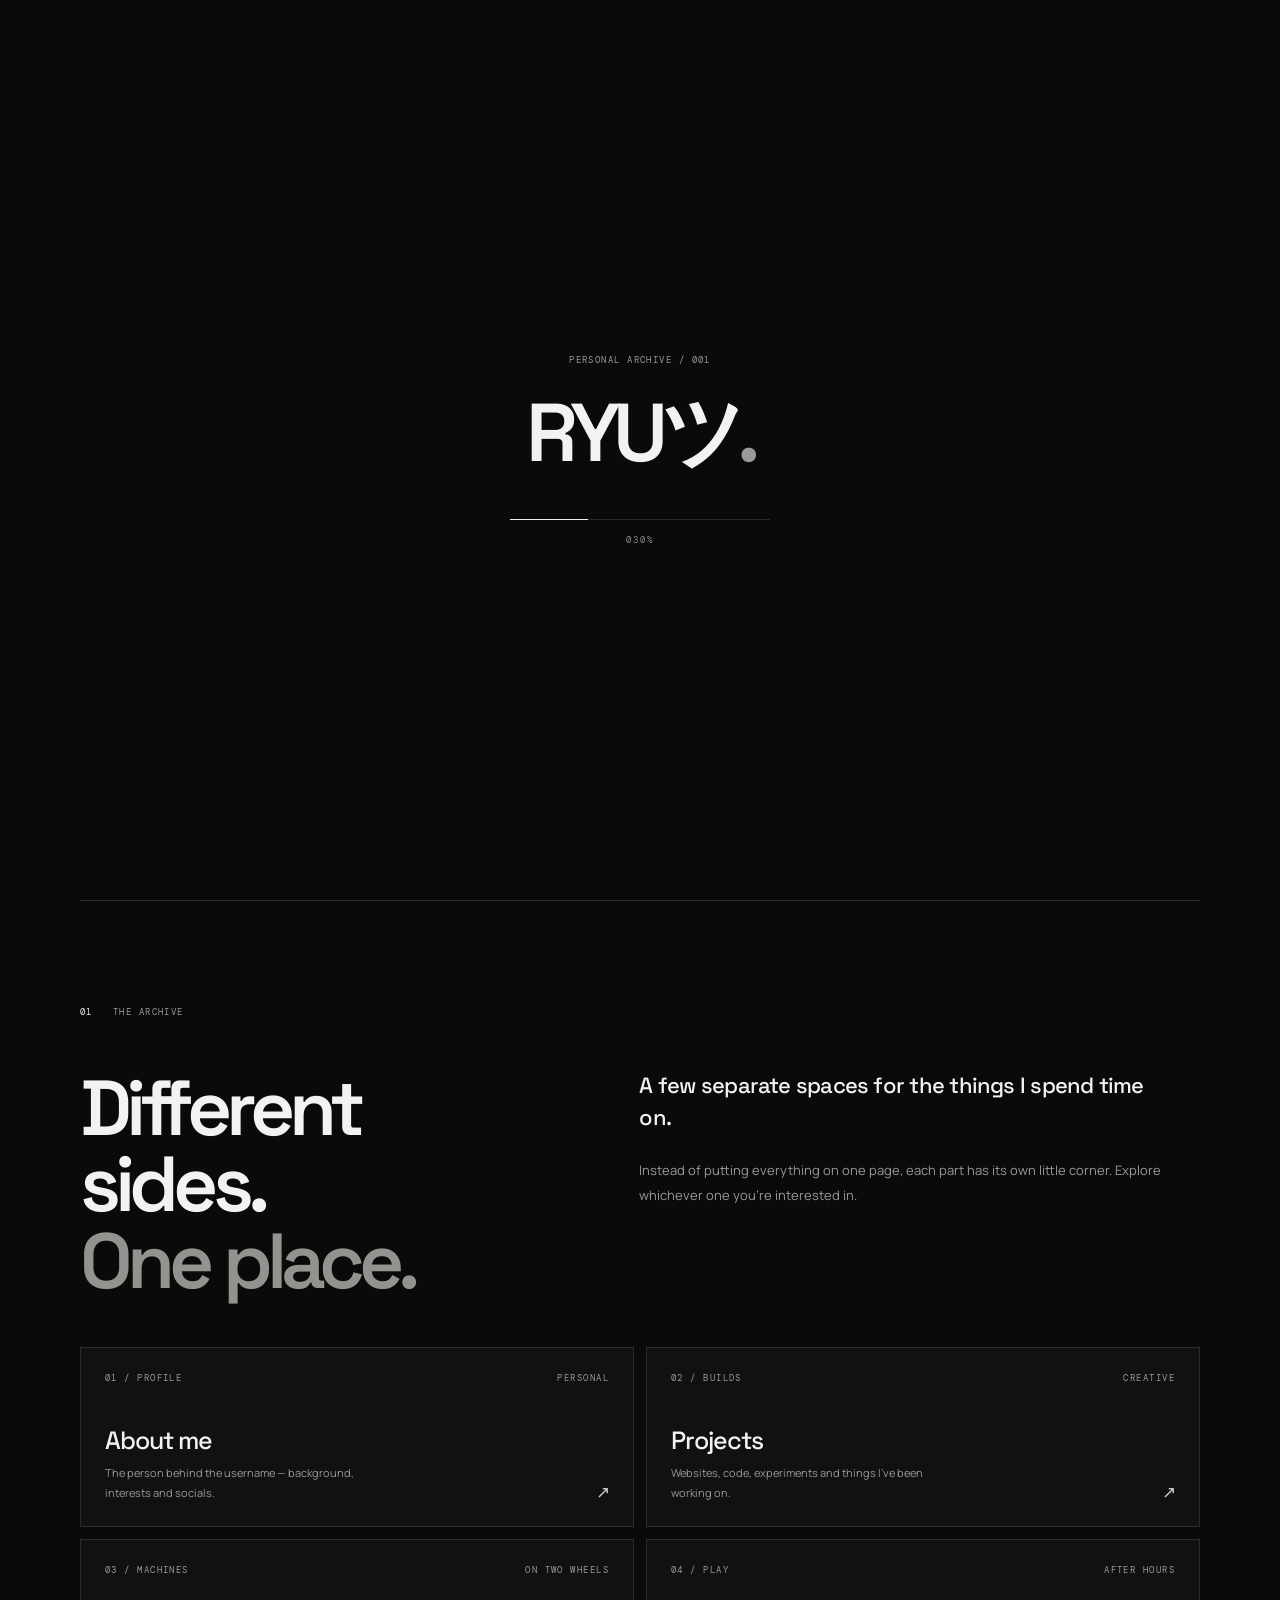
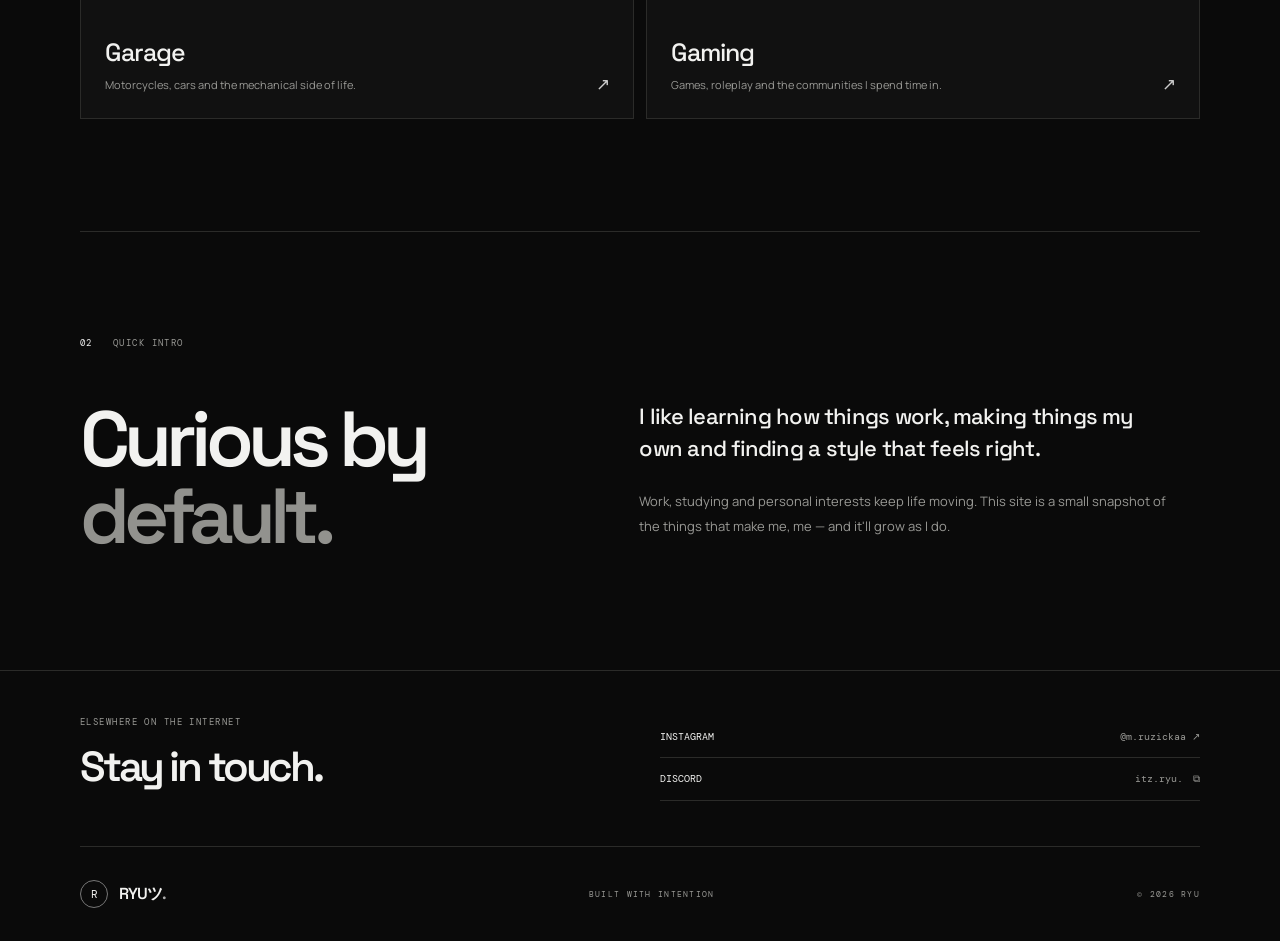
==== index.html @ 7432a8f9 "Apply full RYUツ brand identity" ====
<!doctype html><html lang="en"><head><meta charset="utf-8"><meta name="viewport" content="width=device-width,initial-scale=1"><meta name="theme-color" content="#0a0a0a"><title>Home — RYUツ</title><meta name="description" content="Home — part of the RYUツ personal website network."><link rel="preconnect" href="https://fonts.googleapis.com"><link rel="preconnect" href="https://fonts.gstatic.com" crossorigin><link href="https://fonts.googleapis.com/css2?family=DM+Mono:wght@400;500&family=Manrope:wght@400;500;600;700&family=Space+Grotesk:wght@400;500;600;700&display=swap" rel="stylesheet"><style>
:root{color-scheme:dark;--bg:#0a0a0a;--panel:#111;--text:#f2f2f0;--muted:#999995;--line:#2b2b29;--mono:'DM Mono',monospace;--display:'Space Grotesk',sans-serif;--body:'Manrope',sans-serif}
*{box-sizing:border-box;margin:0;padding:0}html{scroll-behavior:smooth;scroll-padding-top:90px}body{background:var(--bg);color:var(--text);font-family:var(--body);-webkit-font-smoothing:antialiased;overflow-x:hidden}a{color:inherit;text-decoration:none}button{font:inherit;color:inherit}::selection{background:#eee;color:#090909}
.wrap{width:min(1120px,calc(100% - 56px));margin:auto}.site-header{height:82px;padding:0 max(28px,calc((100vw - 1120px)/2));display:flex;align-items:center;justify-content:space-between;border-bottom:1px solid var(--line);position:sticky;top:0;z-index:20;background:rgba(10,10,10,.91);backdrop-filter:blur(16px)}
.brand{display:flex;align-items:center;gap:11px;font:600 18px var(--display);letter-spacing:-.06em}.brand-mark{width:28px;height:28px;display:grid;place-items:center;border:1px solid #777;border-radius:50%;font:11px var(--mono)}.brand-dot{color:#aaa}
.nav{display:flex;align-items:center;gap:25px}.nav a,.nav-cta{font:10px var(--mono);letter-spacing:.12em;color:var(--muted);transition:color .2s}.nav a:hover,.nav a.active,.nav-cta:hover{color:var(--text)}.nav a.active:after{content:"";display:block;height:1px;background:#eee;margin-top:7px}.nav-cta{border:1px solid #444;padding:11px 14px;color:var(--text)}.nav-cta span{margin-left:8px;color:#aaa}
.eyebrow,.section-index,.meta,.portrait-label,.portrait-bottom,.scroll-cue,.site-footer>span,.card-index,.spec-label{font:9px var(--mono);letter-spacing:.16em;color:var(--muted)}.eyebrow{display:flex;align-items:center;gap:10px}.dot{width:6px;height:6px;border-radius:50%;background:#ddd;display:inline-block}
.hero{min-height:calc(100vh - 82px);display:grid;grid-template-columns:1.05fr .95fr;align-items:center;position:relative;padding:62px 0 105px}.hero h1{font:600 clamp(68px,9vw,120px)/.92 var(--display);letter-spacing:-.09em;margin:34px 0 26px}.hero h1 span{color:#92928e}.hero-lead{max-width:455px;color:#aaa;font-size:15px;line-height:1.9}.hero-actions{display:flex;align-items:center;gap:26px;margin-top:34px}.button{display:inline-flex;align-items:center;gap:22px;padding:15px 18px;font:10px var(--mono);letter-spacing:.08em;text-transform:uppercase}.button-primary{background:#eee;color:#090909;transition:background .2s,transform .2s}.button-primary:hover{background:#fff;transform:translateY(-2px)}.text-link{font:10px var(--mono);color:#ccc}.text-link:hover{color:#fff}.meta{display:flex;gap:13px;margin-top:63px;font-size:8px}.meta span:nth-child(2){color:#eee}
.hero-visual{height:500px;position:relative;display:grid;place-items:center}.portrait-frame{width:min(335px,72%);height:410px;position:relative;z-index:2;border:1px solid #555;padding:9px;background:#111;transform:rotate(1.5deg)}.portrait-frame img{width:100%;height:100%;object-fit:cover;filter:grayscale(1);opacity:.9}.portrait-label{position:absolute;top:22px;left:22px;z-index:3;color:#fff}.portrait-bottom{position:absolute;bottom:20px;left:22px;right:22px;z-index:3;display:flex;justify-content:space-between;color:#ddd;font-size:8px}.orbit{position:absolute;border:1px solid #30302d;border-radius:50%;transform:rotate(-24deg)}.orbit.one{width:455px;height:245px}.orbit.two{width:500px;height:320px;transform:rotate(34deg);border-color:#20201e}.cross{position:absolute;color:#aaa;font:18px var(--mono)}.cross.a{top:45px;right:9%}.cross.b{bottom:56px;left:7%}.scroll-cue{position:absolute;bottom:30px;left:0;display:flex;align-items:center;gap:12px;font-size:8px}.scroll-cue span{width:32px;height:1px;background:#ddd}
.section{padding:105px 0 112px;border-top:1px solid var(--line)}.section-index{display:flex;gap:20px;margin-bottom:52px}.section-index span:first-child{color:#eee}.section-grid{display:grid;grid-template-columns:.9fr 1.1fr;gap:9%}h2{font:600 clamp(45px,6.2vw,78px)/.98 var(--display);letter-spacing:-.075em}h2 em{font-style:normal;color:#92928e}.section-copy{max-width:540px}.section-copy p{color:var(--muted);font-size:13px;line-height:1.95;margin-bottom:18px}.section-copy .large{font:500 22px/1.45 var(--display);letter-spacing:-.035em;color:var(--text);margin-bottom:24px}
.tiles{display:grid;grid-template-columns:repeat(2,1fr);gap:12px}.tile{min-height:180px;position:relative;border:1px solid var(--line);background:var(--panel);padding:24px;display:flex;flex-direction:column;justify-content:space-between;transition:background .2s,border-color .2s,transform .2s}.tile:hover{background:#171717;border-color:#62625d;transform:translateY(-3px)}.tile .card-index{display:flex;justify-content:space-between}.tile h3{font:500 25px var(--display);letter-spacing:-.04em}.tile p{max-width:290px;font-size:11px;line-height:1.8;color:var(--muted);margin-top:7px}.tile .arrow{position:absolute;right:23px;bottom:23px;color:#ccc;font:17px var(--mono)}
.copy-grid{display:grid;grid-template-columns:repeat(2,1fr);gap:12px;margin-top:28px}.info-card{background:var(--panel);border:1px solid var(--line);padding:22px}.info-card h3{font:500 18px var(--display);margin:10px 0}.info-card p{font-size:11px;line-height:1.8;color:var(--muted)}.spec-list{margin-top:30px;max-width:600px}.spec-row{display:flex;justify-content:space-between;gap:18px;border-top:1px solid var(--line);padding:15px 0}.spec-label{font-size:9px}.spec-value{font:11px var(--mono);text-align:right}
.feature-panel{border:1px solid var(--line);background:var(--panel);padding:30px;margin-top:30px}.feature-panel p{color:var(--muted);font-size:12px;line-height:1.9;max-width:650px;margin-top:12px}.feature-panel h3{font:500 26px var(--display)}
.contact-strip{border-top:1px solid var(--line);padding:45px 0}.contact-inner{display:grid;grid-template-columns:1fr 1fr;gap:40px;align-items:start}.contact-inner h2{font-size:42px;margin-top:18px}.social-links{display:grid}.social-links a,.social-links button{display:flex;justify-content:space-between;gap:20px;padding:14px 0;border-bottom:1px solid var(--line);font:10px var(--mono);text-align:left;background:none;border-top:0;border-left:0;border-right:0;cursor:pointer}.social-links a span:last-child,.social-links button span:last-child{color:var(--muted)}.social-links a:hover span:last-child,.social-links button:hover span:last-child{color:var(--text)}
.site-footer{height:95px;display:flex;align-items:center;justify-content:space-between;border-top:1px solid var(--line)}.site-footer>span{font-size:8px}.site-footer .brand{font-size:16px}
#loader{position:fixed;inset:0;z-index:100;background:#0a0a0a;display:flex;flex-direction:column;align-items:center;justify-content:center;transition:opacity .35s ease,visibility .35s ease}#loader.hide{opacity:0;visibility:hidden;pointer-events:none}#loader .loader-name{font:600 clamp(46px,9vw,82px) var(--display);letter-spacing:-.09em;margin-top:13px}#loader .loader-line{width:min(260px,65vw);height:1px;background:#292929;margin-top:30px;overflow:hidden}#loader .loader-progress{height:100%;width:0;background:#eee}#loader .loader-pct{font:9px var(--mono);letter-spacing:.2em;color:#888;margin-top:14px}
.reveal{opacity:0;transform:translateY(15px);transition:opacity .65s ease,transform .65s ease}.reveal.visible{opacity:1;transform:none}
@media(max-width:850px){.hero{grid-template-columns:1fr .9fr}.hero-visual{height:420px}.portrait-frame{height:340px}.orbit.one{width:350px}.orbit.two{width:400px}.section-grid{gap:5%}}
@media(max-width:640px){.wrap{width:calc(100% - 40px)}.site-header{height:68px;padding:0 20px}.nav{gap:12px}.nav a{font-size:8px;letter-spacing:.08em}.nav a:nth-child(3),.nav a:nth-child(4){display:none}.nav-cta{display:none}.hero{min-height:auto;grid-template-columns:1fr;padding:75px 0 95px}.hero h1{font-size:clamp(66px,16vw,100px)}.hero-lead{font-size:13px}.meta{margin-top:45px;flex-wrap:wrap;font-size:7px}.hero-visual{height:375px;margin-top:25px}.portrait-frame{width:245px;height:315px}.orbit.one{width:320px;height:180px}.orbit.two{width:345px;height:245px}.scroll-cue{bottom:24px}.section{padding:78px 0 82px}.section-index{margin-bottom:38px}.section-grid{grid-template-columns:1fr;gap:25px}.section-copy .large{font-size:20px}.tiles,.copy-grid{grid-template-columns:1fr}.tile{min-height:155px}.contact-inner{grid-template-columns:1fr;gap:22px}.contact-inner h2{font-size:36px}.site-footer{height:auto;min-height:90px;gap:12px;flex-wrap:wrap;padding:20px 0}.site-footer>span{font-size:7px}}
@media(prefers-reduced-motion:reduce){html{scroll-behavior:auto}*,*:before,*:after{transition-duration:.01ms!important;animation-duration:.01ms!important;animation-iteration-count:1!important}}
</style></head><body><div id="loader"><p class="eyebrow">PERSONAL ARCHIVE / 001</p><div class="loader-name">RYUツ<span style="color:#999">.</span></div><div class="loader-line"><div class="loader-progress" id="loader-progress"></div></div><div class="loader-pct" id="loader-pct">000%</div></div><header class="site-header"><a class="brand" href="https://itz-ryuu.github.io/abt-me/"><span class="brand-mark">R</span><span>RYUツ<span class="brand-dot">.</span></span></a><nav class="nav"><a href="https://itz-ryuu.github.io/abt-me/" class="active">HOME</a><a href="https://itz-ryuu.github.io/ryu-about/">ABOUT</a><a href="https://itz-ryuu.github.io/ryu-projects/">PROJECTS</a><a href="https://itz-ryuu.github.io/ryu-garage/">GARAGE</a><a href="https://itz-ryuu.github.io/ryu-gaming/">GAMING</a></nav></header><main>
<section class="hero wrap"><div class="hero-copy reveal"><p class="eyebrow"><span class="dot"></span> PERSONAL WEBSITE / CZECHIA</p><h1>Not here to<br><span>blend in.</span></h1><p class="hero-lead">I'm RYUツ. Into motorcycles, code, games and the details that make things feel personal. This is my corner of the internet.</p><div class="hero-actions"><a class="button button-primary" href="#explore">EXPLORE THE SITE <span>↓</span></a></div><div class="meta"><span>INDEPENDENT MINDSET</span><span>—</span><span>ALWAYS BUILDING SOMETHING</span></div></div><div class="hero-visual reveal"><div class="portrait-frame"><span class="portrait-label">RYUツ / 001</span><img src="https://raw.githubusercontent.com/Itz-Ryuu/abt-me/main/src/assets/profile.jpg" alt="RYUツ profile picture"><div class="portrait-bottom"><span>NO TEMPLATE LIFE.</span><span>© RYUツ</span></div></div><div class="orbit one"></div><div class="orbit two"></div><span class="cross a">＋</span><span class="cross b">＋</span></div><a class="scroll-cue" href="#explore"><span></span> SCROLL TO EXPLORE</a></section>
<section class="section wrap" id="explore"><div class="section-index"><span>01</span><span>THE ARCHIVE</span></div><div class="section-grid"><h2>Different sides.<br><em>One place.</em></h2><div class="section-copy"><p class="large">A few separate spaces for the things I spend time on.</p><p>Instead of putting everything on one page, each part has its own little corner. Explore whichever one you're interested in.</p></div></div><div class="tiles" style="margin-top:48px">
<a class="tile" href="https://itz-ryuu.github.io/ryu-about/"><div class="card-index"><span>01 / PROFILE</span><span>PERSONAL</span></div><div><h3>About me</h3><p>The person behind the username — background, interests and socials.</p></div><span class="arrow">↗</span></a>
<a class="tile" href="https://itz-ryuu.github.io/ryu-projects/"><div class="card-index"><span>02 / BUILDS</span><span>CREATIVE</span></div><div><h3>Projects</h3><p>Websites, code, experiments and things I've been working on.</p></div><span class="arrow">↗</span></a>
<a class="tile" href="https://itz-ryuu.github.io/ryu-garage/"><div class="card-index"><span>03 / MACHINES</span><span>ON TWO WHEELS</span></div><div><h3>Garage</h3><p>Motorcycles, cars and the mechanical side of life.</p></div><span class="arrow">↗</span></a>
<a class="tile" href="https://itz-ryuu.github.io/ryu-gaming/"><div class="card-index"><span>04 / PLAY</span><span>AFTER HOURS</span></div><div><h3>Gaming</h3><p>Games, roleplay and the communities I spend time in.</p></div><span class="arrow">↗</span></a></div></section>
<section class="section wrap"><div class="section-index"><span>02</span><span>QUICK INTRO</span></div><div class="section-grid"><h2>Curious by<br><em>default.</em></h2><div class="section-copy"><p class="large">I like learning how things work, making things my own and finding a style that feels right.</p><p>Work, studying and personal interests keep life moving. This site is a small snapshot of the things that make me, me — and it'll grow as I do.</p></div></div></section></main><section class="contact-strip"><div class="wrap contact-inner"><div><p class="eyebrow">ELSEWHERE ON THE INTERNET</p><h2>Stay in touch.</h2></div><div class="social-links"><a href="https://www.instagram.com/m.ruzickaa/" target="_blank" rel="noreferrer"><span>INSTAGRAM</span><span>@m.ruzickaa ↗</span></a><button type="button" class="discord-copy" data-copy="itz.ryu."><span>DISCORD</span><span>itz.ryu.　⧉</span></button></div></div></section><footer class="site-footer wrap"><a class="brand" href="https://itz-ryuu.github.io/abt-me/"><span class="brand-mark">R</span><span>RYUツ<span class="brand-dot">.</span></span></a><span>BUILT WITH INTENTION</span><span>© <span class="year"></span> RYU</span></footer><script>(function(){document.querySelectorAll(".year").forEach(function(e){e.textContent=new Date().getFullYear()});document.querySelectorAll(".discord-copy").forEach(function(b){b.addEventListener("click",async function(){var v=b.getAttribute("data-copy"),t=b.querySelector("span:last-child");try{await navigator.clipboard.writeText(v);t.textContent="COPIED!"}catch(e){var a=document.createElement("textarea");a.value=v;document.body.appendChild(a);a.select();var ok=document.execCommand("copy");a.remove();t.textContent=ok?"COPIED!":v}setTimeout(function(){t.textContent="itz.ryu.　⧉"},1600)})});if("IntersectionObserver"in window){var o=new IntersectionObserver(function(es){es.forEach(function(e){if(e.isIntersecting){e.target.classList.add("visible");o.unobserve(e.target)}})},{threshold:.12});document.querySelectorAll(".reveal").forEach(function(e){o.observe(e)})}})();</script><script>(function(){var start=Date.now(),duration=5000,bar=document.getElementById("loader-progress"),pct=document.getElementById("loader-pct"),loader=document.getElementById("loader");function frame(){var n=Math.min(1,(Date.now()-start)/duration),v=Math.round(n*100);bar.style.width=v+"%";pct.textContent=String(v).padStart(3,"0")+"%";if(n<1)requestAnimationFrame(frame);else{loader.classList.add("hide");setTimeout(function(){loader.remove()},400)}}requestAnimationFrame(frame)})();</script></body></html>
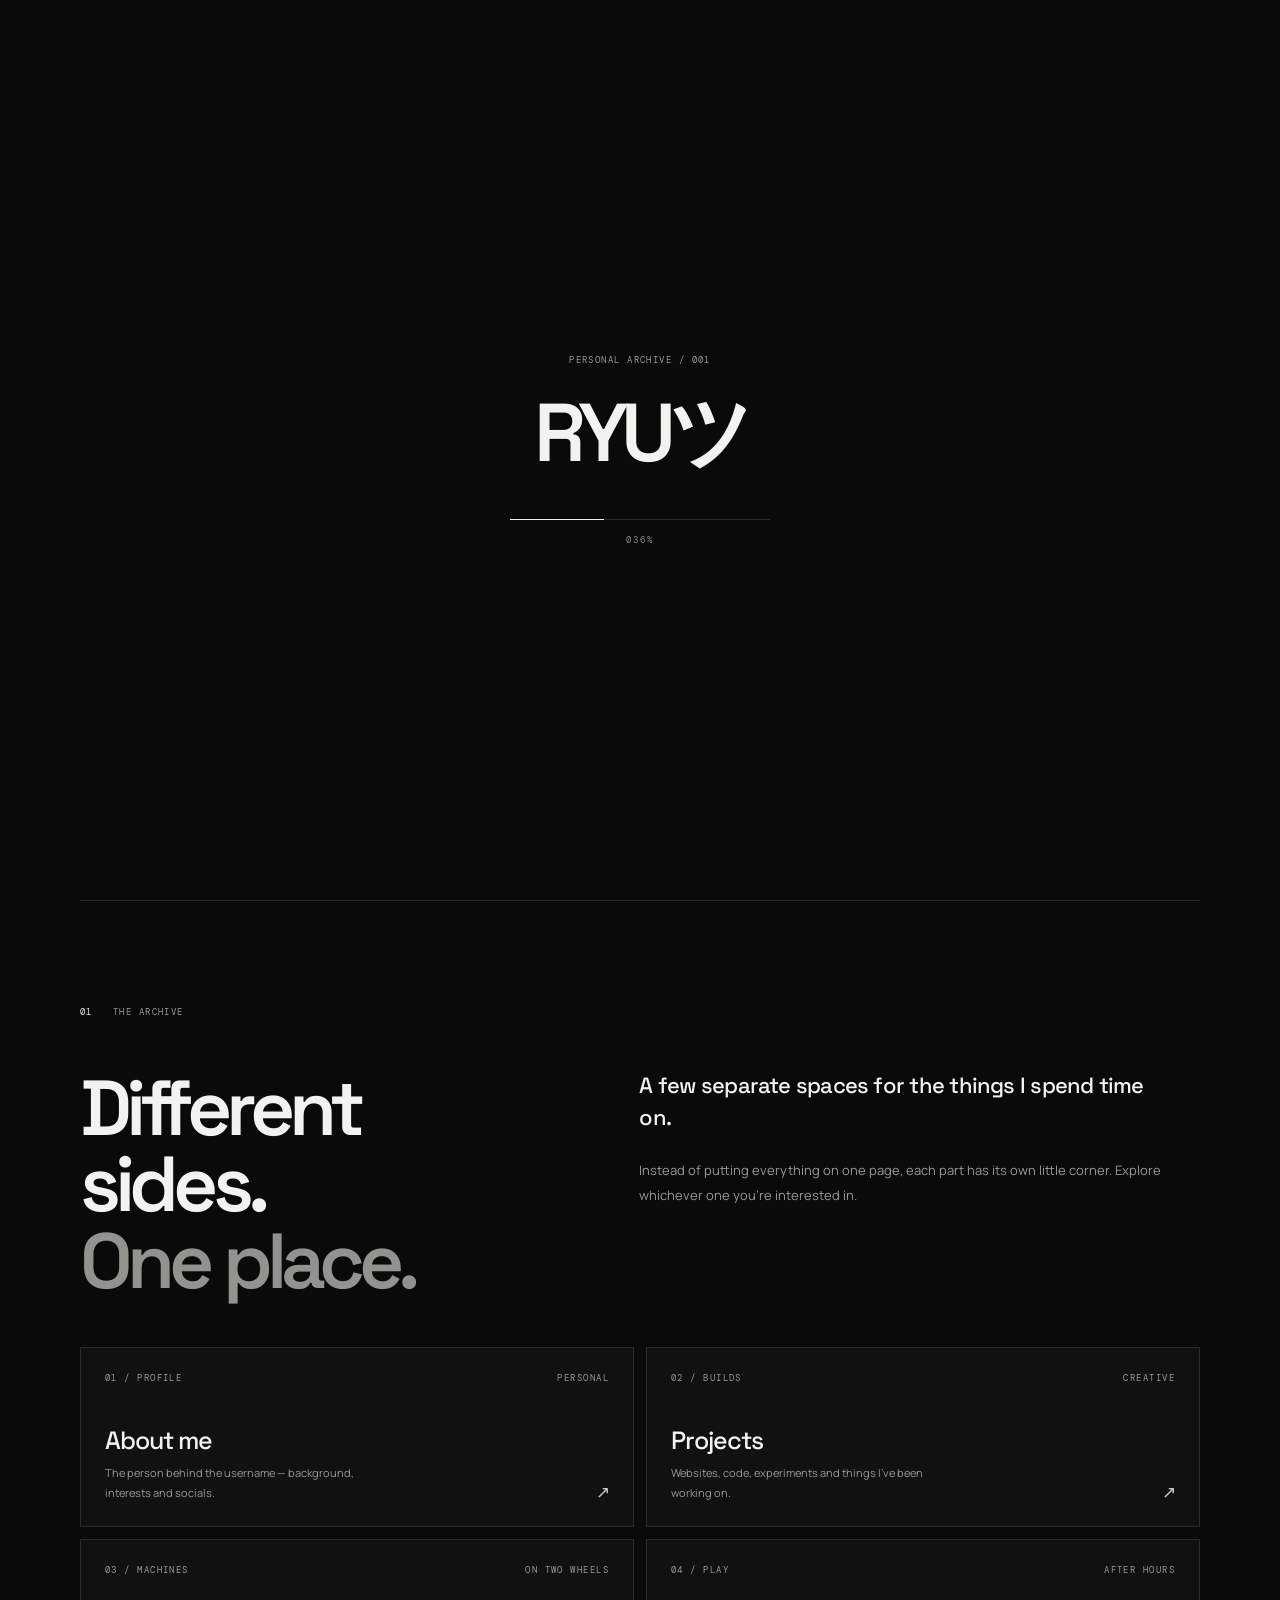
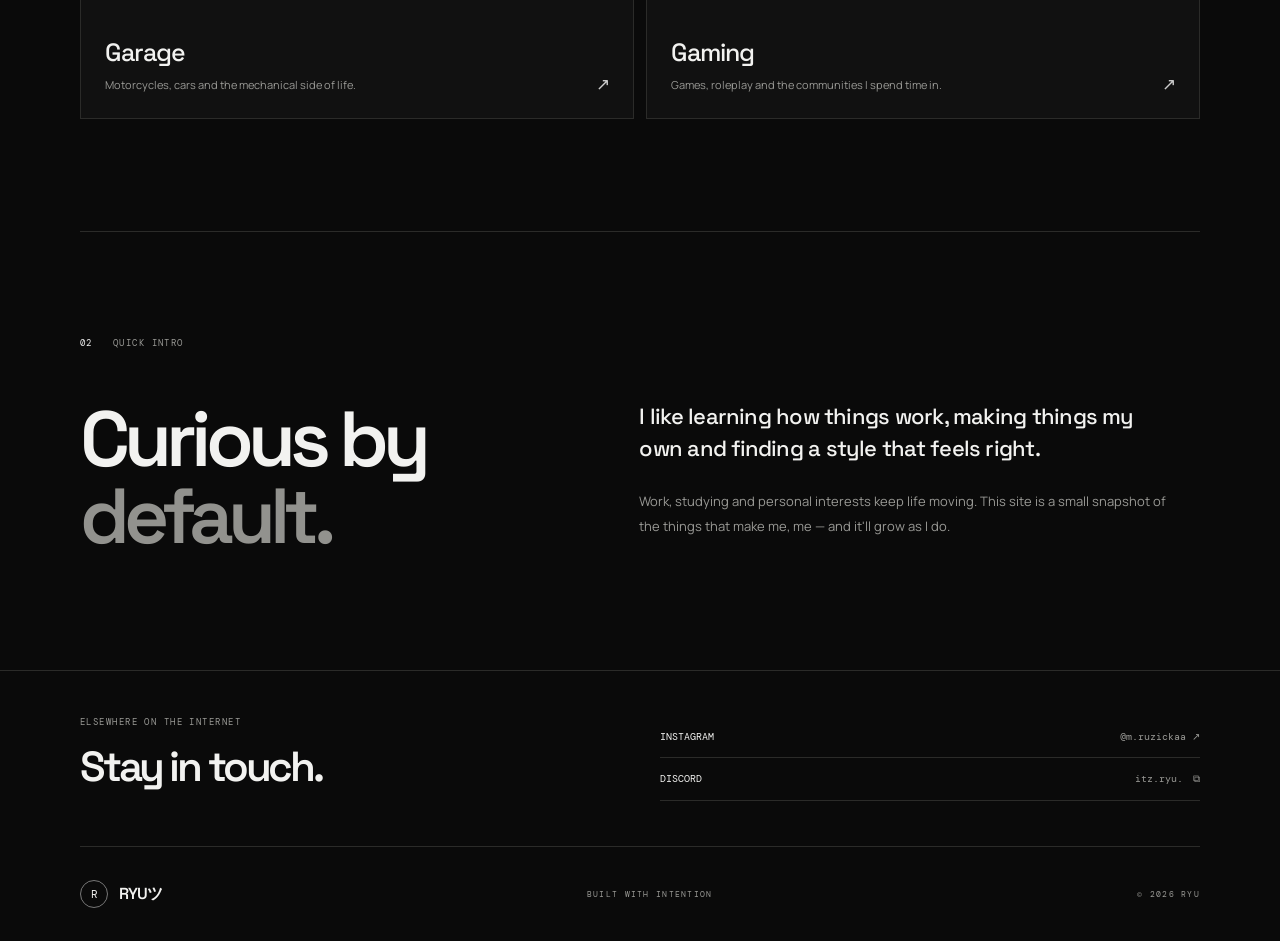
==== commit 5ec0e652: "Use exact RYUツ brand mark" ====
--- a/index.html
+++ b/index.html
@@ -18,11 +18,11 @@
 @media(max-width:850px){.hero{grid-template-columns:1fr .9fr}.hero-visual{height:420px}.portrait-frame{height:340px}.orbit.one{width:350px}.orbit.two{width:400px}.section-grid{gap:5%}}
 @media(max-width:640px){.wrap{width:calc(100% - 40px)}.site-header{height:68px;padding:0 20px}.nav{gap:12px}.nav a{font-size:8px;letter-spacing:.08em}.nav a:nth-child(3),.nav a:nth-child(4){display:none}.nav-cta{display:none}.hero{min-height:auto;grid-template-columns:1fr;padding:75px 0 95px}.hero h1{font-size:clamp(66px,16vw,100px)}.hero-lead{font-size:13px}.meta{margin-top:45px;flex-wrap:wrap;font-size:7px}.hero-visual{height:375px;margin-top:25px}.portrait-frame{width:245px;height:315px}.orbit.one{width:320px;height:180px}.orbit.two{width:345px;height:245px}.scroll-cue{bottom:24px}.section{padding:78px 0 82px}.section-index{margin-bottom:38px}.section-grid{grid-template-columns:1fr;gap:25px}.section-copy .large{font-size:20px}.tiles,.copy-grid{grid-template-columns:1fr}.tile{min-height:155px}.contact-inner{grid-template-columns:1fr;gap:22px}.contact-inner h2{font-size:36px}.site-footer{height:auto;min-height:90px;gap:12px;flex-wrap:wrap;padding:20px 0}.site-footer>span{font-size:7px}}
 @media(prefers-reduced-motion:reduce){html{scroll-behavior:auto}*,*:before,*:after{transition-duration:.01ms!important;animation-duration:.01ms!important;animation-iteration-count:1!important}}
-</style></head><body><div id="loader"><p class="eyebrow">PERSONAL ARCHIVE / 001</p><div class="loader-name">RYUツ<span style="color:#999">.</span></div><div class="loader-line"><div class="loader-progress" id="loader-progress"></div></div><div class="loader-pct" id="loader-pct">000%</div></div><header class="site-header"><a class="brand" href="https://itz-ryuu.github.io/abt-me/"><span class="brand-mark">R</span><span>RYUツ<span class="brand-dot">.</span></span></a><nav class="nav"><a href="https://itz-ryuu.github.io/abt-me/" class="active">HOME</a><a href="https://itz-ryuu.github.io/ryu-about/">ABOUT</a><a href="https://itz-ryuu.github.io/ryu-projects/">PROJECTS</a><a href="https://itz-ryuu.github.io/ryu-garage/">GARAGE</a><a href="https://itz-ryuu.github.io/ryu-gaming/">GAMING</a></nav></header><main>
+</style></head><body><div id="loader"><p class="eyebrow">PERSONAL ARCHIVE / 001</p><div class="loader-name">RYUツ</div><div class="loader-line"><div class="loader-progress" id="loader-progress"></div></div><div class="loader-pct" id="loader-pct">000%</div></div><header class="site-header"><a class="brand" href="https://itz-ryuu.github.io/abt-me/"><span class="brand-mark">R</span><span>RYUツ</span></a><nav class="nav"><a href="https://itz-ryuu.github.io/abt-me/" class="active">HOME</a><a href="https://itz-ryuu.github.io/ryu-about/">ABOUT</a><a href="https://itz-ryuu.github.io/ryu-projects/">PROJECTS</a><a href="https://itz-ryuu.github.io/ryu-garage/">GARAGE</a><a href="https://itz-ryuu.github.io/ryu-gaming/">GAMING</a></nav></header><main>
 <section class="hero wrap"><div class="hero-copy reveal"><p class="eyebrow"><span class="dot"></span> PERSONAL WEBSITE / CZECHIA</p><h1>Not here to<br><span>blend in.</span></h1><p class="hero-lead">I'm RYUツ. Into motorcycles, code, games and the details that make things feel personal. This is my corner of the internet.</p><div class="hero-actions"><a class="button button-primary" href="#explore">EXPLORE THE SITE <span>↓</span></a></div><div class="meta"><span>INDEPENDENT MINDSET</span><span>—</span><span>ALWAYS BUILDING SOMETHING</span></div></div><div class="hero-visual reveal"><div class="portrait-frame"><span class="portrait-label">RYUツ / 001</span><img src="https://raw.githubusercontent.com/Itz-Ryuu/abt-me/main/src/assets/profile.jpg" alt="RYUツ profile picture"><div class="portrait-bottom"><span>NO TEMPLATE LIFE.</span><span>© RYUツ</span></div></div><div class="orbit one"></div><div class="orbit two"></div><span class="cross a">＋</span><span class="cross b">＋</span></div><a class="scroll-cue" href="#explore"><span></span> SCROLL TO EXPLORE</a></section>
 <section class="section wrap" id="explore"><div class="section-index"><span>01</span><span>THE ARCHIVE</span></div><div class="section-grid"><h2>Different sides.<br><em>One place.</em></h2><div class="section-copy"><p class="large">A few separate spaces for the things I spend time on.</p><p>Instead of putting everything on one page, each part has its own little corner. Explore whichever one you're interested in.</p></div></div><div class="tiles" style="margin-top:48px">
 <a class="tile" href="https://itz-ryuu.github.io/ryu-about/"><div class="card-index"><span>01 / PROFILE</span><span>PERSONAL</span></div><div><h3>About me</h3><p>The person behind the username — background, interests and socials.</p></div><span class="arrow">↗</span></a>
 <a class="tile" href="https://itz-ryuu.github.io/ryu-projects/"><div class="card-index"><span>02 / BUILDS</span><span>CREATIVE</span></div><div><h3>Projects</h3><p>Websites, code, experiments and things I've been working on.</p></div><span class="arrow">↗</span></a>
 <a class="tile" href="https://itz-ryuu.github.io/ryu-garage/"><div class="card-index"><span>03 / MACHINES</span><span>ON TWO WHEELS</span></div><div><h3>Garage</h3><p>Motorcycles, cars and the mechanical side of life.</p></div><span class="arrow">↗</span></a>
 <a class="tile" href="https://itz-ryuu.github.io/ryu-gaming/"><div class="card-index"><span>04 / PLAY</span><span>AFTER HOURS</span></div><div><h3>Gaming</h3><p>Games, roleplay and the communities I spend time in.</p></div><span class="arrow">↗</span></a></div></section>
-<section class="section wrap"><div class="section-index"><span>02</span><span>QUICK INTRO</span></div><div class="section-grid"><h2>Curious by<br><em>default.</em></h2><div class="section-copy"><p class="large">I like learning how things work, making things my own and finding a style that feels right.</p><p>Work, studying and personal interests keep life moving. This site is a small snapshot of the things that make me, me — and it'll grow as I do.</p></div></div></section></main><section class="contact-strip"><div class="wrap contact-inner"><div><p class="eyebrow">ELSEWHERE ON THE INTERNET</p><h2>Stay in touch.</h2></div><div class="social-links"><a href="https://www.instagram.com/m.ruzickaa/" target="_blank" rel="noreferrer"><span>INSTAGRAM</span><span>@m.ruzickaa ↗</span></a><button type="button" class="discord-copy" data-copy="itz.ryu."><span>DISCORD</span><span>itz.ryu.　⧉</span></button></div></div></section><footer class="site-footer wrap"><a class="brand" href="https://itz-ryuu.github.io/abt-me/"><span class="brand-mark">R</span><span>RYUツ<span class="brand-dot">.</span></span></a><span>BUILT WITH INTENTION</span><span>© <span class="year"></span> RYU</span></footer><script>(function(){document.querySelectorAll(".year").forEach(function(e){e.textContent=new Date().getFullYear()});document.querySelectorAll(".discord-copy").forEach(function(b){b.addEventListener("click",async function(){var v=b.getAttribute("data-copy"),t=b.querySelector("span:last-child");try{await navigator.clipboard.writeText(v);t.textContent="COPIED!"}catch(e){var a=document.createElement("textarea");a.value=v;document.body.appendChild(a);a.select();var ok=document.execCommand("copy");a.remove();t.textContent=ok?"COPIED!":v}setTimeout(function(){t.textContent="itz.ryu.　⧉"},1600)})});if("IntersectionObserver"in window){var o=new IntersectionObserver(function(es){es.forEach(function(e){if(e.isIntersecting){e.target.classList.add("visible");o.unobserve(e.target)}})},{threshold:.12});document.querySelectorAll(".reveal").forEach(function(e){o.observe(e)})}})();</script><script>(function(){var start=Date.now(),duration=5000,bar=document.getElementById("loader-progress"),pct=document.getElementById("loader-pct"),loader=document.getElementById("loader");function frame(){var n=Math.min(1,(Date.now()-start)/duration),v=Math.round(n*100);bar.style.width=v+"%";pct.textContent=String(v).padStart(3,"0")+"%";if(n<1)requestAnimationFrame(frame);else{loader.classList.add("hide");setTimeout(function(){loader.remove()},400)}}requestAnimationFrame(frame)})();</script></body></html>+<section class="section wrap"><div class="section-index"><span>02</span><span>QUICK INTRO</span></div><div class="section-grid"><h2>Curious by<br><em>default.</em></h2><div class="section-copy"><p class="large">I like learning how things work, making things my own and finding a style that feels right.</p><p>Work, studying and personal interests keep life moving. This site is a small snapshot of the things that make me, me — and it'll grow as I do.</p></div></div></section></main><section class="contact-strip"><div class="wrap contact-inner"><div><p class="eyebrow">ELSEWHERE ON THE INTERNET</p><h2>Stay in touch.</h2></div><div class="social-links"><a href="https://www.instagram.com/m.ruzickaa/" target="_blank" rel="noreferrer"><span>INSTAGRAM</span><span>@m.ruzickaa ↗</span></a><button type="button" class="discord-copy" data-copy="itz.ryu."><span>DISCORD</span><span>itz.ryu.　⧉</span></button></div></div></section><footer class="site-footer wrap"><a class="brand" href="https://itz-ryuu.github.io/abt-me/"><span class="brand-mark">R</span><span>RYUツ</span></a><span>BUILT WITH INTENTION</span><span>© <span class="year"></span> RYU</span></footer><script>(function(){document.querySelectorAll(".year").forEach(function(e){e.textContent=new Date().getFullYear()});document.querySelectorAll(".discord-copy").forEach(function(b){b.addEventListener("click",async function(){var v=b.getAttribute("data-copy"),t=b.querySelector("span:last-child");try{await navigator.clipboard.writeText(v);t.textContent="COPIED!"}catch(e){var a=document.createElement("textarea");a.value=v;document.body.appendChild(a);a.select();var ok=document.execCommand("copy");a.remove();t.textContent=ok?"COPIED!":v}setTimeout(function(){t.textContent="itz.ryu.　⧉"},1600)})});if("IntersectionObserver"in window){var o=new IntersectionObserver(function(es){es.forEach(function(e){if(e.isIntersecting){e.target.classList.add("visible");o.unobserve(e.target)}})},{threshold:.12});document.querySelectorAll(".reveal").forEach(function(e){o.observe(e)})}})();</script><script>(function(){var start=Date.now(),duration=5000,bar=document.getElementById("loader-progress"),pct=document.getElementById("loader-pct"),loader=document.getElementById("loader");function frame(){var n=Math.min(1,(Date.now()-start)/duration),v=Math.round(n*100);bar.style.width=v+"%";pct.textContent=String(v).padStart(3,"0")+"%";if(n<1)requestAnimationFrame(frame);else{loader.classList.add("hide");setTimeout(function(){loader.remove()},400)}}requestAnimationFrame(frame)})();</script></body></html>
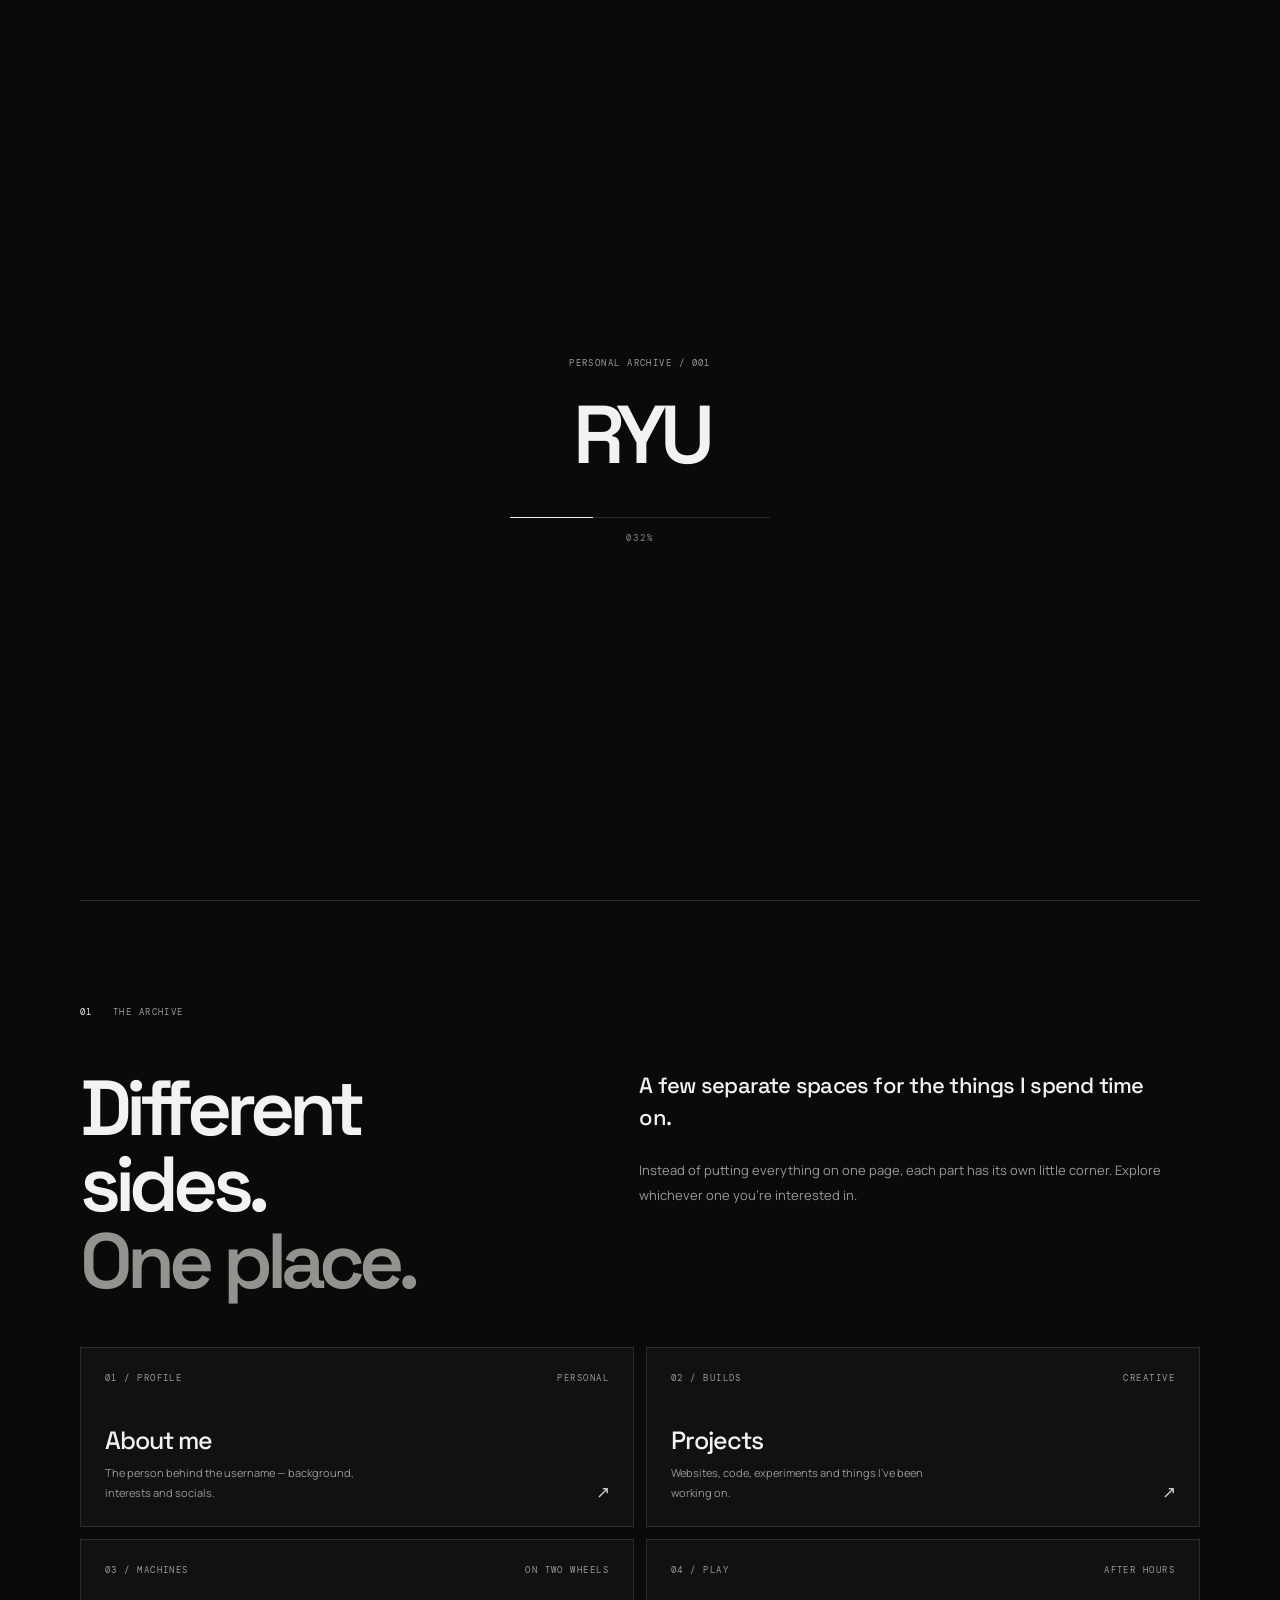
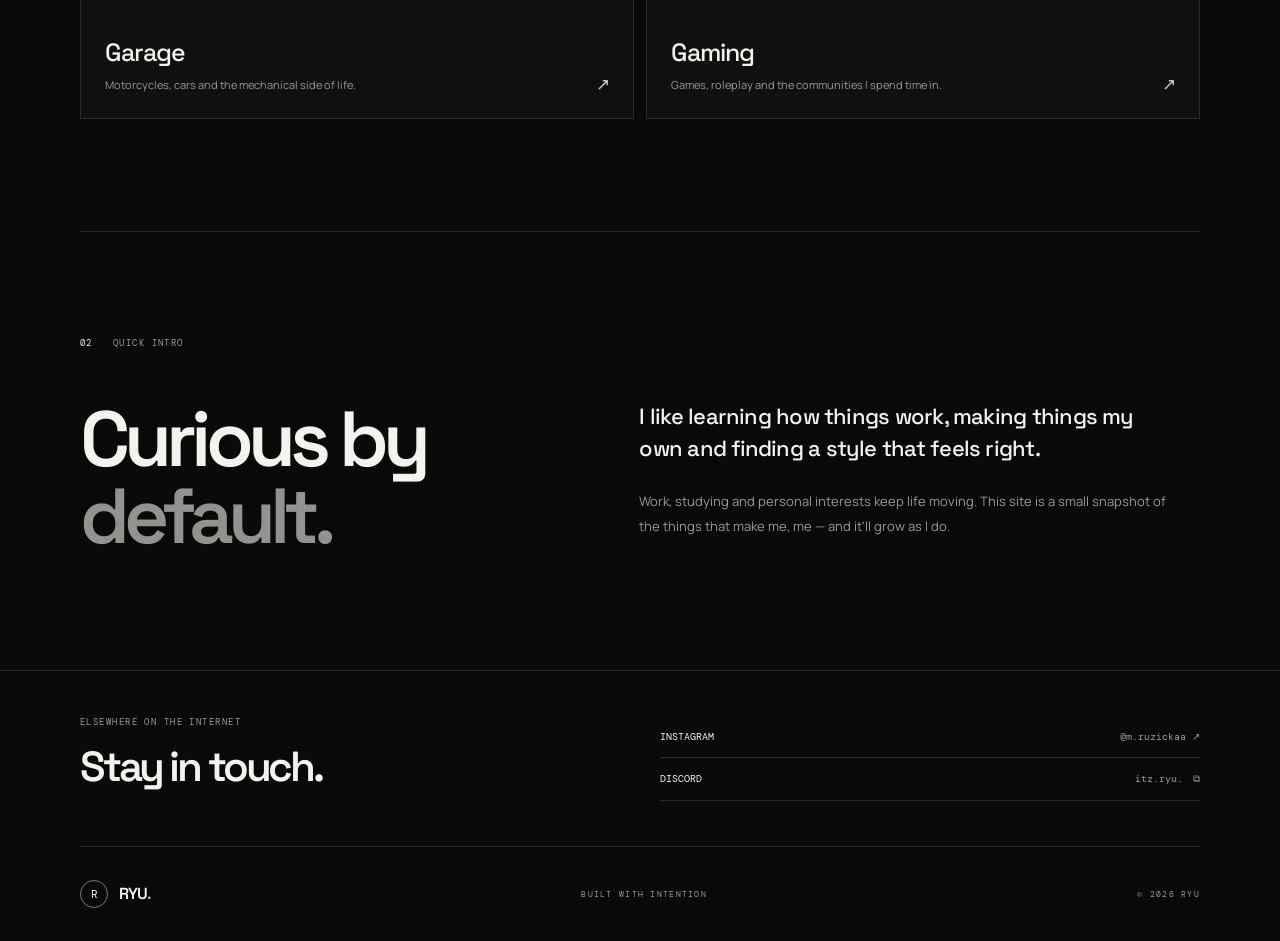
==== commit be2ce57b: "Refine RYU wordmark and keep ツ as subtle signature" ====
--- a/index.html
+++ b/index.html
@@ -18,11 +18,11 @@
 @media(max-width:850px){.hero{grid-template-columns:1fr .9fr}.hero-visual{height:420px}.portrait-frame{height:340px}.orbit.one{width:350px}.orbit.two{width:400px}.section-grid{gap:5%}}
 @media(max-width:640px){.wrap{width:calc(100% - 40px)}.site-header{height:68px;padding:0 20px}.nav{gap:12px}.nav a{font-size:8px;letter-spacing:.08em}.nav a:nth-child(3),.nav a:nth-child(4){display:none}.nav-cta{display:none}.hero{min-height:auto;grid-template-columns:1fr;padding:75px 0 95px}.hero h1{font-size:clamp(66px,16vw,100px)}.hero-lead{font-size:13px}.meta{margin-top:45px;flex-wrap:wrap;font-size:7px}.hero-visual{height:375px;margin-top:25px}.portrait-frame{width:245px;height:315px}.orbit.one{width:320px;height:180px}.orbit.two{width:345px;height:245px}.scroll-cue{bottom:24px}.section{padding:78px 0 82px}.section-index{margin-bottom:38px}.section-grid{grid-template-columns:1fr;gap:25px}.section-copy .large{font-size:20px}.tiles,.copy-grid{grid-template-columns:1fr}.tile{min-height:155px}.contact-inner{grid-template-columns:1fr;gap:22px}.contact-inner h2{font-size:36px}.site-footer{height:auto;min-height:90px;gap:12px;flex-wrap:wrap;padding:20px 0}.site-footer>span{font-size:7px}}
 @media(prefers-reduced-motion:reduce){html{scroll-behavior:auto}*,*:before,*:after{transition-duration:.01ms!important;animation-duration:.01ms!important;animation-iteration-count:1!important}}
-</style></head><body><div id="loader"><p class="eyebrow">PERSONAL ARCHIVE / 001</p><div class="loader-name">RYUツ</div><div class="loader-line"><div class="loader-progress" id="loader-progress"></div></div><div class="loader-pct" id="loader-pct">000%</div></div><header class="site-header"><a class="brand" href="https://itz-ryuu.github.io/abt-me/"><span class="brand-mark">R</span><span>RYUツ</span></a><nav class="nav"><a href="https://itz-ryuu.github.io/abt-me/" class="active">HOME</a><a href="https://itz-ryuu.github.io/ryu-about/">ABOUT</a><a href="https://itz-ryuu.github.io/ryu-projects/">PROJECTS</a><a href="https://itz-ryuu.github.io/ryu-garage/">GARAGE</a><a href="https://itz-ryuu.github.io/ryu-gaming/">GAMING</a></nav></header><main>
-<section class="hero wrap"><div class="hero-copy reveal"><p class="eyebrow"><span class="dot"></span> PERSONAL WEBSITE / CZECHIA</p><h1>Not here to<br><span>blend in.</span></h1><p class="hero-lead">I'm RYUツ. Into motorcycles, code, games and the details that make things feel personal. This is my corner of the internet.</p><div class="hero-actions"><a class="button button-primary" href="#explore">EXPLORE THE SITE <span>↓</span></a></div><div class="meta"><span>INDEPENDENT MINDSET</span><span>—</span><span>ALWAYS BUILDING SOMETHING</span></div></div><div class="hero-visual reveal"><div class="portrait-frame"><span class="portrait-label">RYUツ / 001</span><img src="https://raw.githubusercontent.com/Itz-Ryuu/abt-me/main/src/assets/profile.jpg" alt="RYUツ profile picture"><div class="portrait-bottom"><span>NO TEMPLATE LIFE.</span><span>© RYUツ</span></div></div><div class="orbit one"></div><div class="orbit two"></div><span class="cross a">＋</span><span class="cross b">＋</span></div><a class="scroll-cue" href="#explore"><span></span> SCROLL TO EXPLORE</a></section>
+</style></head><body><div id="loader"><p class="eyebrow">PERSONAL ARCHIVE / 001</p><div class="loader-name">RYU</div><div class="loader-line"><div class="loader-progress" id="loader-progress"></div></div><div class="loader-pct" id="loader-pct">000%</div></div><header class="site-header"><a class="brand" href="https://itz-ryuu.github.io/abt-me/"><span class="brand-mark">R</span><span>RYU<span class="brand-dot">.</span></span></a><nav class="nav"><a href="https://itz-ryuu.github.io/abt-me/" class="active">HOME</a><a href="https://itz-ryuu.github.io/ryu-about/">ABOUT</a><a href="https://itz-ryuu.github.io/ryu-projects/">PROJECTS</a><a href="https://itz-ryuu.github.io/ryu-garage/">GARAGE</a><a href="https://itz-ryuu.github.io/ryu-gaming/">GAMING</a></nav></header><main>
+<section class="hero wrap"><div class="hero-copy reveal"><p class="eyebrow"><span class="dot"></span> PERSONAL WEBSITE / CZECHIA</p><h1>Not here to<br><span>blend in.</span></h1><p class="hero-lead">I'm RYU. Into motorcycles, code, games and the details that make things feel personal. This is my corner of the internet.</p><div class="hero-actions"><a class="button button-primary" href="#explore">EXPLORE THE SITE <span>↓</span></a></div><div class="meta"><span>INDEPENDENT MINDSET</span><span>—</span><span>ALWAYS BUILDING SOMETHING</span></div></div><div class="hero-visual reveal"><div class="portrait-frame"><span class="portrait-label">RYUツ / 001</span><img src="https://raw.githubusercontent.com/Itz-Ryuu/abt-me/main/src/assets/profile.jpg" alt="RYU profile picture"><div class="portrait-bottom"><span>NO TEMPLATE LIFE.</span><span>© RYU</span></div></div><div class="orbit one"></div><div class="orbit two"></div><span class="cross a">＋</span><span class="cross b">＋</span></div><a class="scroll-cue" href="#explore"><span></span> SCROLL TO EXPLORE</a></section>
 <section class="section wrap" id="explore"><div class="section-index"><span>01</span><span>THE ARCHIVE</span></div><div class="section-grid"><h2>Different sides.<br><em>One place.</em></h2><div class="section-copy"><p class="large">A few separate spaces for the things I spend time on.</p><p>Instead of putting everything on one page, each part has its own little corner. Explore whichever one you're interested in.</p></div></div><div class="tiles" style="margin-top:48px">
 <a class="tile" href="https://itz-ryuu.github.io/ryu-about/"><div class="card-index"><span>01 / PROFILE</span><span>PERSONAL</span></div><div><h3>About me</h3><p>The person behind the username — background, interests and socials.</p></div><span class="arrow">↗</span></a>
 <a class="tile" href="https://itz-ryuu.github.io/ryu-projects/"><div class="card-index"><span>02 / BUILDS</span><span>CREATIVE</span></div><div><h3>Projects</h3><p>Websites, code, experiments and things I've been working on.</p></div><span class="arrow">↗</span></a>
 <a class="tile" href="https://itz-ryuu.github.io/ryu-garage/"><div class="card-index"><span>03 / MACHINES</span><span>ON TWO WHEELS</span></div><div><h3>Garage</h3><p>Motorcycles, cars and the mechanical side of life.</p></div><span class="arrow">↗</span></a>
 <a class="tile" href="https://itz-ryuu.github.io/ryu-gaming/"><div class="card-index"><span>04 / PLAY</span><span>AFTER HOURS</span></div><div><h3>Gaming</h3><p>Games, roleplay and the communities I spend time in.</p></div><span class="arrow">↗</span></a></div></section>
-<section class="section wrap"><div class="section-index"><span>02</span><span>QUICK INTRO</span></div><div class="section-grid"><h2>Curious by<br><em>default.</em></h2><div class="section-copy"><p class="large">I like learning how things work, making things my own and finding a style that feels right.</p><p>Work, studying and personal interests keep life moving. This site is a small snapshot of the things that make me, me — and it'll grow as I do.</p></div></div></section></main><section class="contact-strip"><div class="wrap contact-inner"><div><p class="eyebrow">ELSEWHERE ON THE INTERNET</p><h2>Stay in touch.</h2></div><div class="social-links"><a href="https://www.instagram.com/m.ruzickaa/" target="_blank" rel="noreferrer"><span>INSTAGRAM</span><span>@m.ruzickaa ↗</span></a><button type="button" class="discord-copy" data-copy="itz.ryu."><span>DISCORD</span><span>itz.ryu.　⧉</span></button></div></div></section><footer class="site-footer wrap"><a class="brand" href="https://itz-ryuu.github.io/abt-me/"><span class="brand-mark">R</span><span>RYUツ</span></a><span>BUILT WITH INTENTION</span><span>© <span class="year"></span> RYU</span></footer><script>(function(){document.querySelectorAll(".year").forEach(function(e){e.textContent=new Date().getFullYear()});document.querySelectorAll(".discord-copy").forEach(function(b){b.addEventListener("click",async function(){var v=b.getAttribute("data-copy"),t=b.querySelector("span:last-child");try{await navigator.clipboard.writeText(v);t.textContent="COPIED!"}catch(e){var a=document.createElement("textarea");a.value=v;document.body.appendChild(a);a.select();var ok=document.execCommand("copy");a.remove();t.textContent=ok?"COPIED!":v}setTimeout(function(){t.textContent="itz.ryu.　⧉"},1600)})});if("IntersectionObserver"in window){var o=new IntersectionObserver(function(es){es.forEach(function(e){if(e.isIntersecting){e.target.classList.add("visible");o.unobserve(e.target)}})},{threshold:.12});document.querySelectorAll(".reveal").forEach(function(e){o.observe(e)})}})();</script><script>(function(){var start=Date.now(),duration=5000,bar=document.getElementById("loader-progress"),pct=document.getElementById("loader-pct"),loader=document.getElementById("loader");function frame(){var n=Math.min(1,(Date.now()-start)/duration),v=Math.round(n*100);bar.style.width=v+"%";pct.textContent=String(v).padStart(3,"0")+"%";if(n<1)requestAnimationFrame(frame);else{loader.classList.add("hide");setTimeout(function(){loader.remove()},400)}}requestAnimationFrame(frame)})();</script></body></html>+<section class="section wrap"><div class="section-index"><span>02</span><span>QUICK INTRO</span></div><div class="section-grid"><h2>Curious by<br><em>default.</em></h2><div class="section-copy"><p class="large">I like learning how things work, making things my own and finding a style that feels right.</p><p>Work, studying and personal interests keep life moving. This site is a small snapshot of the things that make me, me — and it'll grow as I do.</p></div></div></section></main><section class="contact-strip"><div class="wrap contact-inner"><div><p class="eyebrow">ELSEWHERE ON THE INTERNET</p><h2>Stay in touch.</h2></div><div class="social-links"><a href="https://www.instagram.com/m.ruzickaa/" target="_blank" rel="noreferrer"><span>INSTAGRAM</span><span>@m.ruzickaa ↗</span></a><button type="button" class="discord-copy" data-copy="itz.ryu."><span>DISCORD</span><span>itz.ryu.　⧉</span></button></div></div></section><footer class="site-footer wrap"><a class="brand" href="https://itz-ryuu.github.io/abt-me/"><span class="brand-mark">R</span><span>RYU<span class="brand-dot">.</span></span></a><span>BUILT WITH INTENTION</span><span>© <span class="year"></span> RYU</span></footer><script>(function(){document.querySelectorAll(".year").forEach(function(e){e.textContent=new Date().getFullYear()});document.querySelectorAll(".discord-copy").forEach(function(b){b.addEventListener("click",async function(){var v=b.getAttribute("data-copy"),t=b.querySelector("span:last-child");try{await navigator.clipboard.writeText(v);t.textContent="COPIED!"}catch(e){var a=document.createElement("textarea");a.value=v;document.body.appendChild(a);a.select();var ok=document.execCommand("copy");a.remove();t.textContent=ok?"COPIED!":v}setTimeout(function(){t.textContent="itz.ryu.　⧉"},1600)})});if("IntersectionObserver"in window){var o=new IntersectionObserver(function(es){es.forEach(function(e){if(e.isIntersecting){e.target.classList.add("visible");o.unobserve(e.target)}})},{threshold:.12});document.querySelectorAll(".reveal").forEach(function(e){o.observe(e)})}})();</script><script>(function(){var start=Date.now(),duration=5000,bar=document.getElementById("loader-progress"),pct=document.getElementById("loader-pct"),loader=document.getElementById("loader");function frame(){var n=Math.min(1,(Date.now()-start)/duration),v=Math.round(n*100);bar.style.width=v+"%";pct.textContent=String(v).padStart(3,"0")+"%";if(n<1)requestAnimationFrame(frame);else{loader.classList.add("hide");setTimeout(function(){loader.remove()},400)}}requestAnimationFrame(frame)})();</script></body></html>
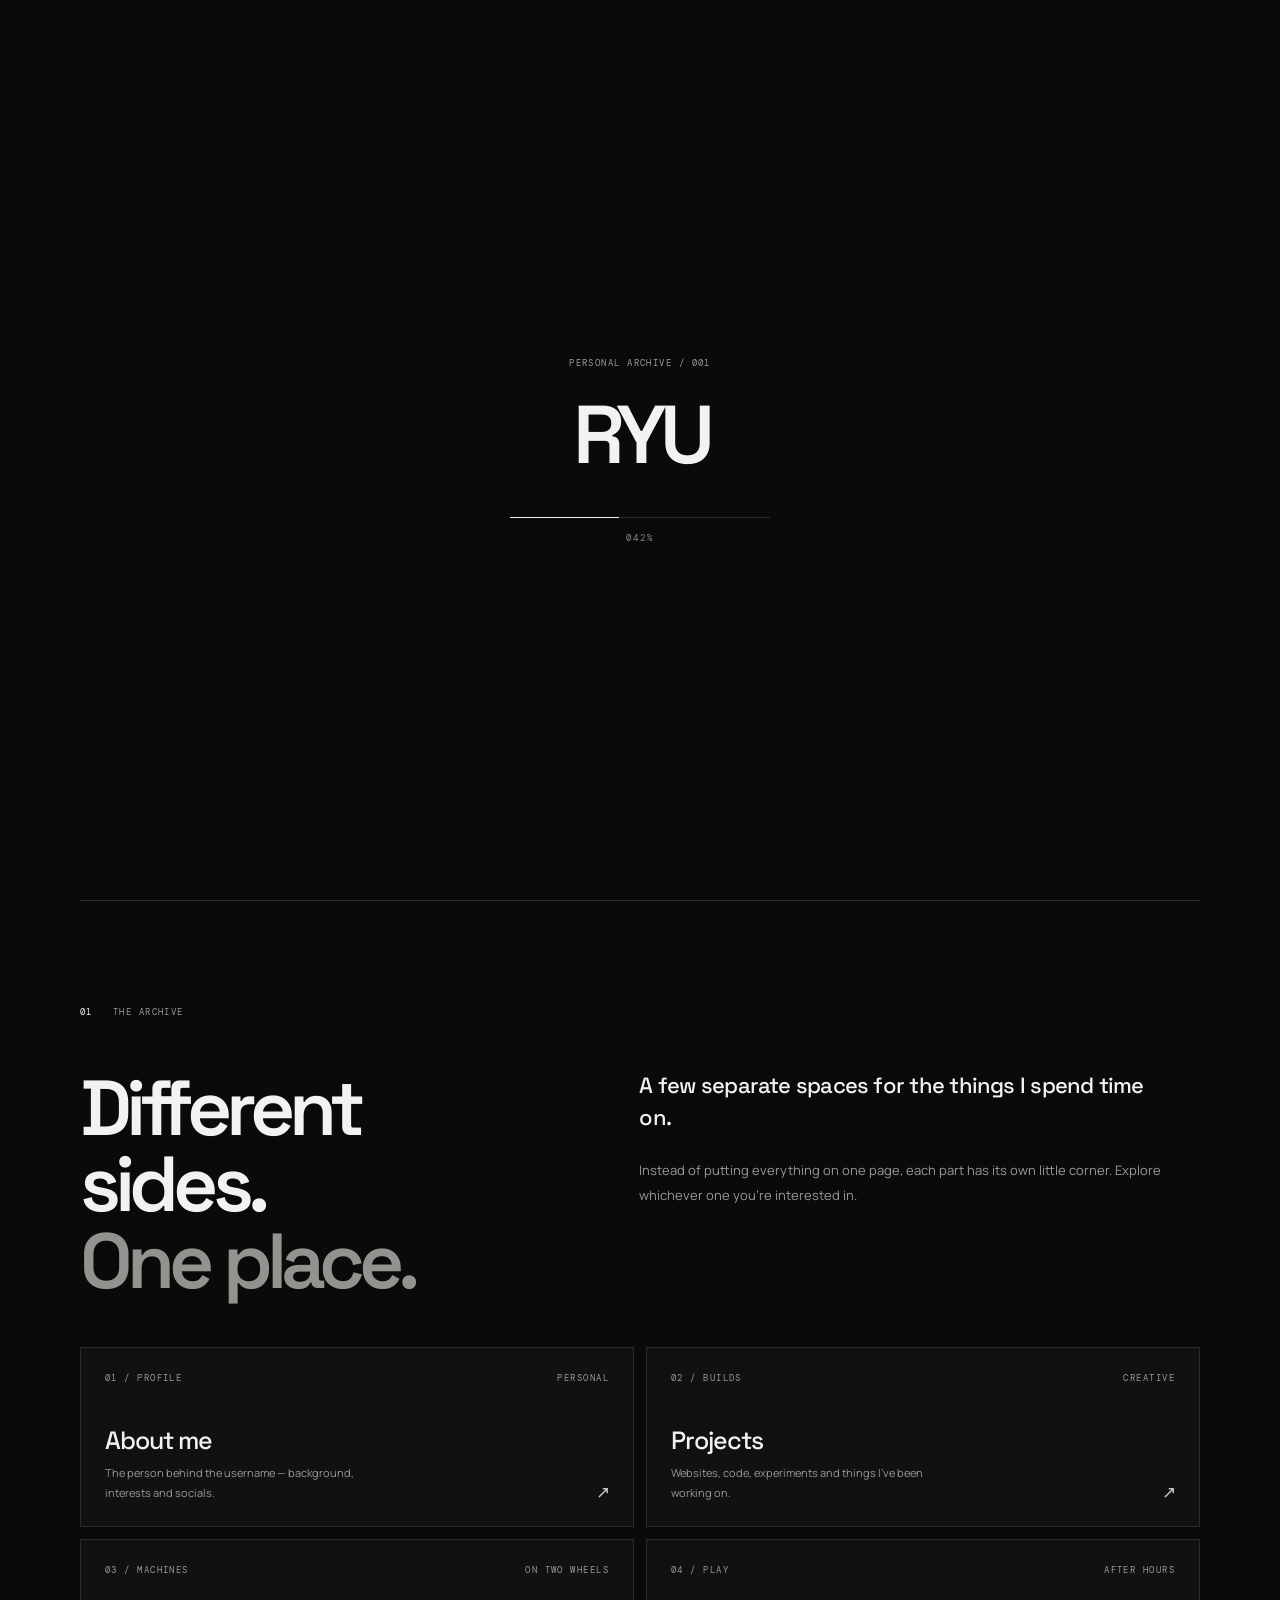
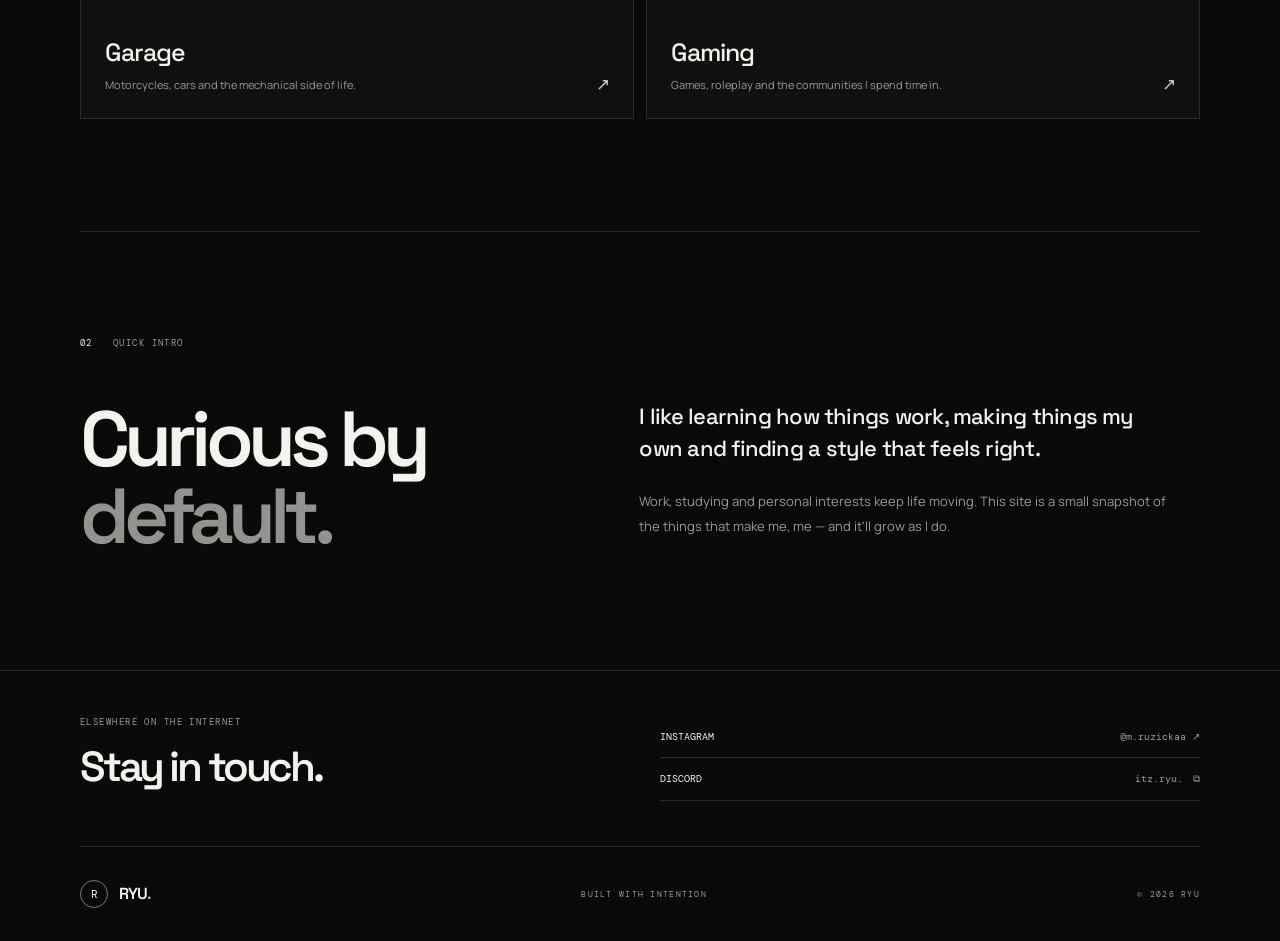
==== commit 6d3a3939: "Keep RYU as primary wordmark and use ツ selectively" ====
--- a/index.html
+++ b/index.html
@@ -1,4 +1,4 @@
-<!doctype html><html lang="en"><head><meta charset="utf-8"><meta name="viewport" content="width=device-width,initial-scale=1"><meta name="theme-color" content="#0a0a0a"><title>Home — RYUツ</title><meta name="description" content="Home — part of the RYUツ personal website network."><link rel="preconnect" href="https://fonts.googleapis.com"><link rel="preconnect" href="https://fonts.gstatic.com" crossorigin><link href="https://fonts.googleapis.com/css2?family=DM+Mono:wght@400;500&family=Manrope:wght@400;500;600;700&family=Space+Grotesk:wght@400;500;600;700&display=swap" rel="stylesheet"><style>
+<!doctype html><html lang="en"><head><meta charset="utf-8"><meta name="viewport" content="width=device-width,initial-scale=1"><meta name="theme-color" content="#0a0a0a"><title>Home — RYU</title><meta name="description" content="Home — part of the RYU personal website network."><link rel="preconnect" href="https://fonts.googleapis.com"><link rel="preconnect" href="https://fonts.gstatic.com" crossorigin><link href="https://fonts.googleapis.com/css2?family=DM+Mono:wght@400;500&family=Manrope:wght@400;500;600;700&family=Space+Grotesk:wght@400;500;600;700&display=swap" rel="stylesheet"><style>
 :root{color-scheme:dark;--bg:#0a0a0a;--panel:#111;--text:#f2f2f0;--muted:#999995;--line:#2b2b29;--mono:'DM Mono',monospace;--display:'Space Grotesk',sans-serif;--body:'Manrope',sans-serif}
 *{box-sizing:border-box;margin:0;padding:0}html{scroll-behavior:smooth;scroll-padding-top:90px}body{background:var(--bg);color:var(--text);font-family:var(--body);-webkit-font-smoothing:antialiased;overflow-x:hidden}a{color:inherit;text-decoration:none}button{font:inherit;color:inherit}::selection{background:#eee;color:#090909}
 .wrap{width:min(1120px,calc(100% - 56px));margin:auto}.site-header{height:82px;padding:0 max(28px,calc((100vw - 1120px)/2));display:flex;align-items:center;justify-content:space-between;border-bottom:1px solid var(--line);position:sticky;top:0;z-index:20;background:rgba(10,10,10,.91);backdrop-filter:blur(16px)}
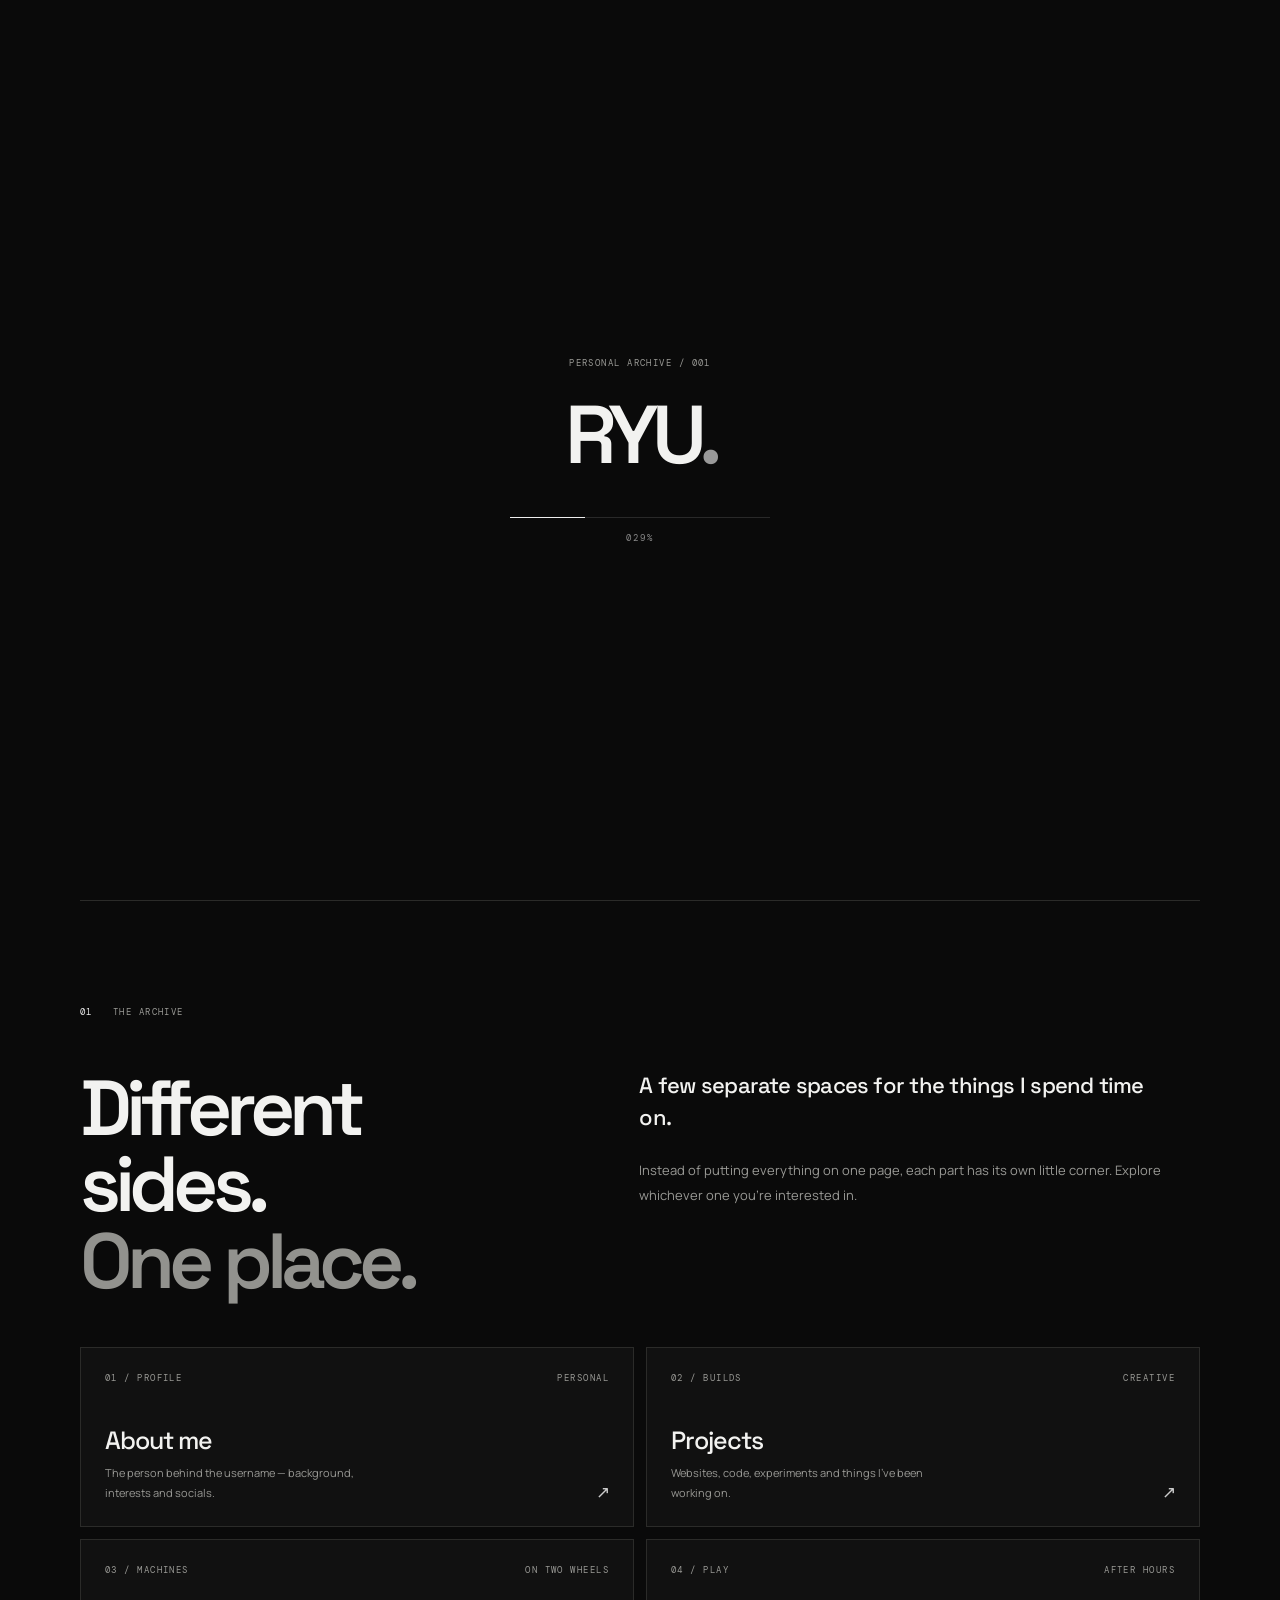
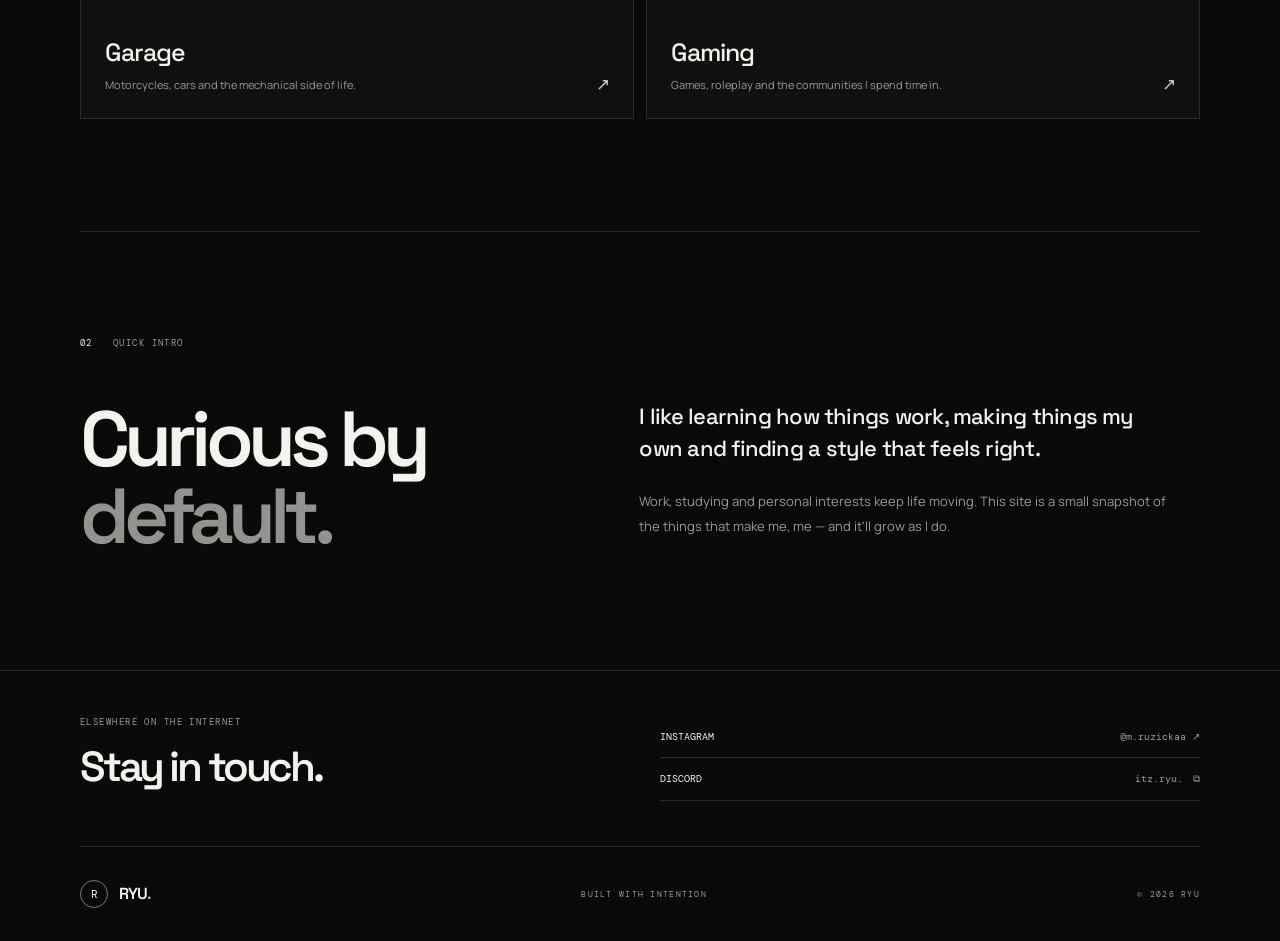
==== commit c08467aa: "Restore the full-stop RYU. signature" ====
--- a/index.html
+++ b/index.html
@@ -1,4 +1,4 @@
-<!doctype html><html lang="en"><head><meta charset="utf-8"><meta name="viewport" content="width=device-width,initial-scale=1"><meta name="theme-color" content="#0a0a0a"><title>Home — RYU</title><meta name="description" content="Home — part of the RYU personal website network."><link rel="preconnect" href="https://fonts.googleapis.com"><link rel="preconnect" href="https://fonts.gstatic.com" crossorigin><link href="https://fonts.googleapis.com/css2?family=DM+Mono:wght@400;500&family=Manrope:wght@400;500;600;700&family=Space+Grotesk:wght@400;500;600;700&display=swap" rel="stylesheet"><style>
+<!doctype html><html lang="en"><head><meta charset="utf-8"><meta name="viewport" content="width=device-width,initial-scale=1"><meta name="theme-color" content="#0a0a0a"><title>Home — RYU.</title><meta name="description" content="Home — part of the RYU. personal website network"><link rel="preconnect" href="https://fonts.googleapis.com"><link rel="preconnect" href="https://fonts.gstatic.com" crossorigin><link href="https://fonts.googleapis.com/css2?family=DM+Mono:wght@400;500&family=Manrope:wght@400;500;600;700&family=Space+Grotesk:wght@400;500;600;700&display=swap" rel="stylesheet"><style>
 :root{color-scheme:dark;--bg:#0a0a0a;--panel:#111;--text:#f2f2f0;--muted:#999995;--line:#2b2b29;--mono:'DM Mono',monospace;--display:'Space Grotesk',sans-serif;--body:'Manrope',sans-serif}
 *{box-sizing:border-box;margin:0;padding:0}html{scroll-behavior:smooth;scroll-padding-top:90px}body{background:var(--bg);color:var(--text);font-family:var(--body);-webkit-font-smoothing:antialiased;overflow-x:hidden}a{color:inherit;text-decoration:none}button{font:inherit;color:inherit}::selection{background:#eee;color:#090909}
 .wrap{width:min(1120px,calc(100% - 56px));margin:auto}.site-header{height:82px;padding:0 max(28px,calc((100vw - 1120px)/2));display:flex;align-items:center;justify-content:space-between;border-bottom:1px solid var(--line);position:sticky;top:0;z-index:20;background:rgba(10,10,10,.91);backdrop-filter:blur(16px)}
@@ -18,7 +18,7 @@
 @media(max-width:850px){.hero{grid-template-columns:1fr .9fr}.hero-visual{height:420px}.portrait-frame{height:340px}.orbit.one{width:350px}.orbit.two{width:400px}.section-grid{gap:5%}}
 @media(max-width:640px){.wrap{width:calc(100% - 40px)}.site-header{height:68px;padding:0 20px}.nav{gap:12px}.nav a{font-size:8px;letter-spacing:.08em}.nav a:nth-child(3),.nav a:nth-child(4){display:none}.nav-cta{display:none}.hero{min-height:auto;grid-template-columns:1fr;padding:75px 0 95px}.hero h1{font-size:clamp(66px,16vw,100px)}.hero-lead{font-size:13px}.meta{margin-top:45px;flex-wrap:wrap;font-size:7px}.hero-visual{height:375px;margin-top:25px}.portrait-frame{width:245px;height:315px}.orbit.one{width:320px;height:180px}.orbit.two{width:345px;height:245px}.scroll-cue{bottom:24px}.section{padding:78px 0 82px}.section-index{margin-bottom:38px}.section-grid{grid-template-columns:1fr;gap:25px}.section-copy .large{font-size:20px}.tiles,.copy-grid{grid-template-columns:1fr}.tile{min-height:155px}.contact-inner{grid-template-columns:1fr;gap:22px}.contact-inner h2{font-size:36px}.site-footer{height:auto;min-height:90px;gap:12px;flex-wrap:wrap;padding:20px 0}.site-footer>span{font-size:7px}}
 @media(prefers-reduced-motion:reduce){html{scroll-behavior:auto}*,*:before,*:after{transition-duration:.01ms!important;animation-duration:.01ms!important;animation-iteration-count:1!important}}
-</style></head><body><div id="loader"><p class="eyebrow">PERSONAL ARCHIVE / 001</p><div class="loader-name">RYU</div><div class="loader-line"><div class="loader-progress" id="loader-progress"></div></div><div class="loader-pct" id="loader-pct">000%</div></div><header class="site-header"><a class="brand" href="https://itz-ryuu.github.io/abt-me/"><span class="brand-mark">R</span><span>RYU<span class="brand-dot">.</span></span></a><nav class="nav"><a href="https://itz-ryuu.github.io/abt-me/" class="active">HOME</a><a href="https://itz-ryuu.github.io/ryu-about/">ABOUT</a><a href="https://itz-ryuu.github.io/ryu-projects/">PROJECTS</a><a href="https://itz-ryuu.github.io/ryu-garage/">GARAGE</a><a href="https://itz-ryuu.github.io/ryu-gaming/">GAMING</a></nav></header><main>
+</style></head><body><div id="loader"><p class="eyebrow">PERSONAL ARCHIVE / 001</p><div class="loader-name">RYU<span style="color:#999">.</span></div><div class="loader-line"><div class="loader-progress" id="loader-progress"></div></div><div class="loader-pct" id="loader-pct">000%</div></div><header class="site-header"><a class="brand" href="https://itz-ryuu.github.io/abt-me/"><span class="brand-mark">R</span><span>RYU<span class="brand-dot">.</span></span></a><nav class="nav"><a href="https://itz-ryuu.github.io/abt-me/" class="active">HOME</a><a href="https://itz-ryuu.github.io/ryu-about/">ABOUT</a><a href="https://itz-ryuu.github.io/ryu-projects/">PROJECTS</a><a href="https://itz-ryuu.github.io/ryu-garage/">GARAGE</a><a href="https://itz-ryuu.github.io/ryu-gaming/">GAMING</a></nav></header><main>
 <section class="hero wrap"><div class="hero-copy reveal"><p class="eyebrow"><span class="dot"></span> PERSONAL WEBSITE / CZECHIA</p><h1>Not here to<br><span>blend in.</span></h1><p class="hero-lead">I'm RYU. Into motorcycles, code, games and the details that make things feel personal. This is my corner of the internet.</p><div class="hero-actions"><a class="button button-primary" href="#explore">EXPLORE THE SITE <span>↓</span></a></div><div class="meta"><span>INDEPENDENT MINDSET</span><span>—</span><span>ALWAYS BUILDING SOMETHING</span></div></div><div class="hero-visual reveal"><div class="portrait-frame"><span class="portrait-label">RYUツ / 001</span><img src="https://raw.githubusercontent.com/Itz-Ryuu/abt-me/main/src/assets/profile.jpg" alt="RYU profile picture"><div class="portrait-bottom"><span>NO TEMPLATE LIFE.</span><span>© RYU</span></div></div><div class="orbit one"></div><div class="orbit two"></div><span class="cross a">＋</span><span class="cross b">＋</span></div><a class="scroll-cue" href="#explore"><span></span> SCROLL TO EXPLORE</a></section>
 <section class="section wrap" id="explore"><div class="section-index"><span>01</span><span>THE ARCHIVE</span></div><div class="section-grid"><h2>Different sides.<br><em>One place.</em></h2><div class="section-copy"><p class="large">A few separate spaces for the things I spend time on.</p><p>Instead of putting everything on one page, each part has its own little corner. Explore whichever one you're interested in.</p></div></div><div class="tiles" style="margin-top:48px">
 <a class="tile" href="https://itz-ryuu.github.io/ryu-about/"><div class="card-index"><span>01 / PROFILE</span><span>PERSONAL</span></div><div><h3>About me</h3><p>The person behind the username — background, interests and socials.</p></div><span class="arrow">↗</span></a>
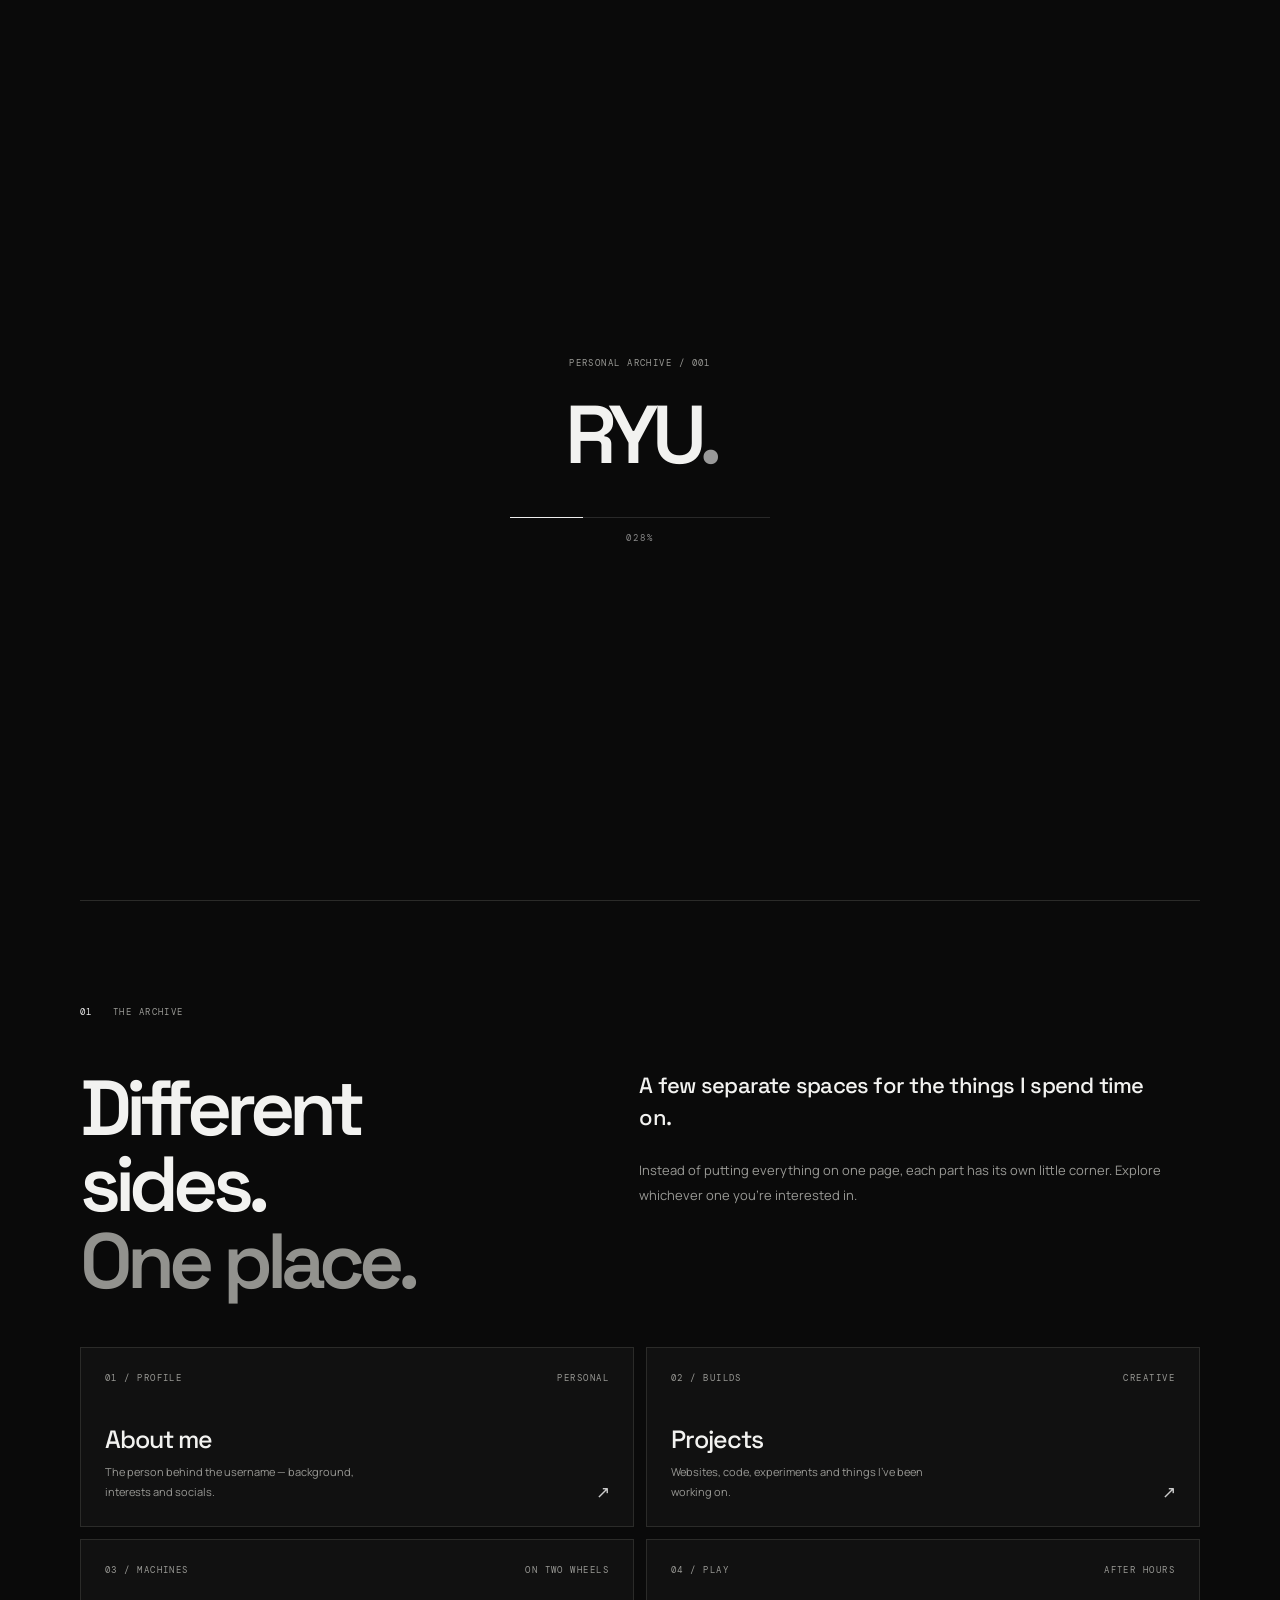
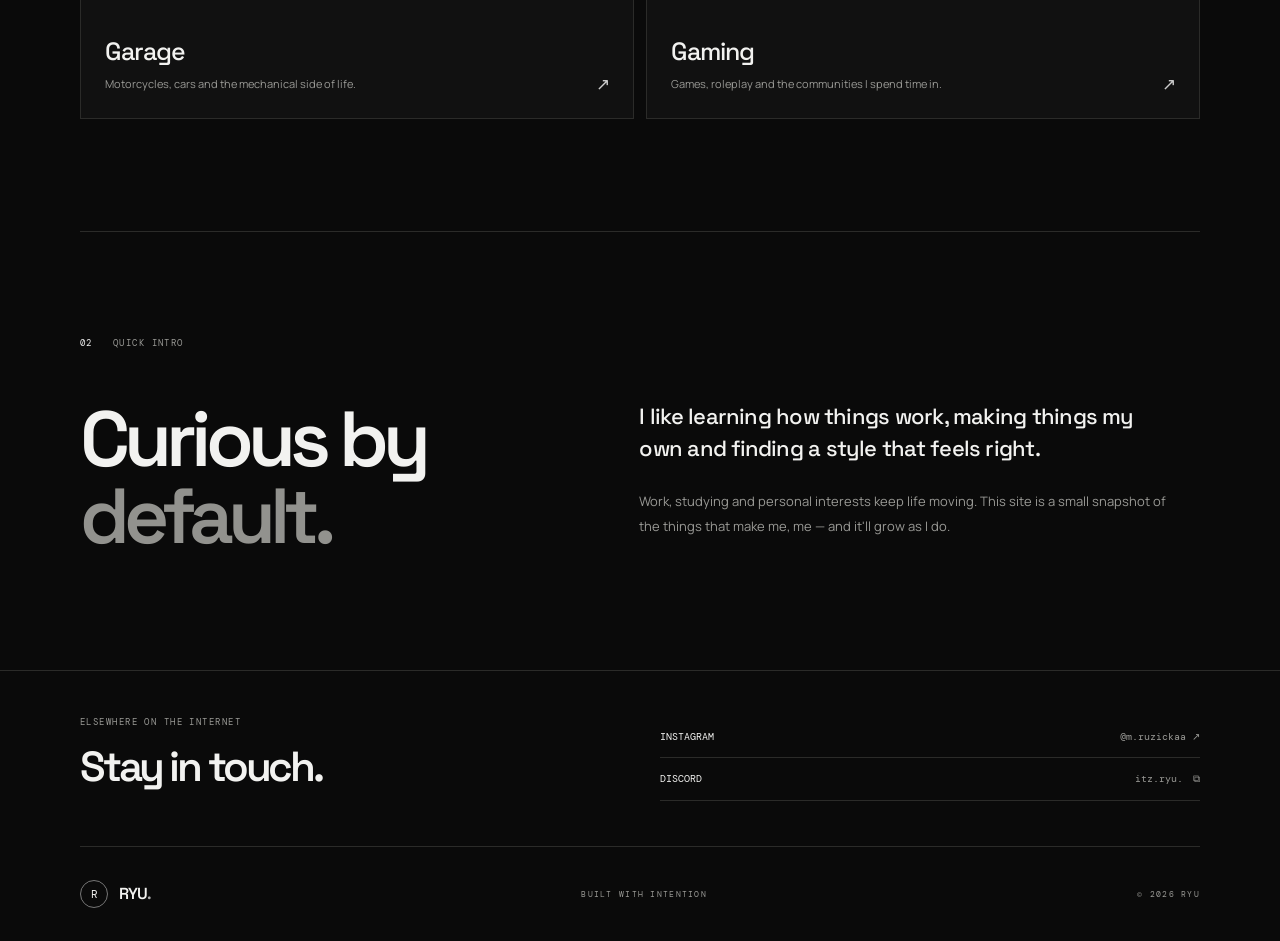
==== commit 09e5e04c: "Add balanced monochrome animations and interactions" ====
--- a/index.html
+++ b/index.html
@@ -18,6 +18,60 @@
 @media(max-width:850px){.hero{grid-template-columns:1fr .9fr}.hero-visual{height:420px}.portrait-frame{height:340px}.orbit.one{width:350px}.orbit.two{width:400px}.section-grid{gap:5%}}
 @media(max-width:640px){.wrap{width:calc(100% - 40px)}.site-header{height:68px;padding:0 20px}.nav{gap:12px}.nav a{font-size:8px;letter-spacing:.08em}.nav a:nth-child(3),.nav a:nth-child(4){display:none}.nav-cta{display:none}.hero{min-height:auto;grid-template-columns:1fr;padding:75px 0 95px}.hero h1{font-size:clamp(66px,16vw,100px)}.hero-lead{font-size:13px}.meta{margin-top:45px;flex-wrap:wrap;font-size:7px}.hero-visual{height:375px;margin-top:25px}.portrait-frame{width:245px;height:315px}.orbit.one{width:320px;height:180px}.orbit.two{width:345px;height:245px}.scroll-cue{bottom:24px}.section{padding:78px 0 82px}.section-index{margin-bottom:38px}.section-grid{grid-template-columns:1fr;gap:25px}.section-copy .large{font-size:20px}.tiles,.copy-grid{grid-template-columns:1fr}.tile{min-height:155px}.contact-inner{grid-template-columns:1fr;gap:22px}.contact-inner h2{font-size:36px}.site-footer{height:auto;min-height:90px;gap:12px;flex-wrap:wrap;padding:20px 0}.site-footer>span{font-size:7px}}
 @media(prefers-reduced-motion:reduce){html{scroll-behavior:auto}*,*:before,*:after{transition-duration:.01ms!important;animation-duration:.01ms!important;animation-iteration-count:1!important}}
+
+/* RYU. balanced motion layer — monochrome only */
+@view-transition { navigation: auto; }
+::view-transition-old(root) { animation: ryu-view-out .22s ease both; }
+::view-transition-new(root) { animation: ryu-view-in .32s ease both; }
+@keyframes ryu-view-out { to { opacity: 0; transform: translateY(-4px); } }
+@keyframes ryu-view-in { from { opacity: 0; transform: translateY(7px); } to { opacity: 1; transform: none; } }
+body { animation: ryu-page-arrive .48s cubic-bezier(.2,.7,.2,1) both; }
+@keyframes ryu-page-arrive { from { opacity: 0; } to { opacity: 1; } }
+body.ryu-page-leaving { opacity: 0; transform: translateY(4px); transition: opacity .18s ease, transform .18s ease; }
+#ryu-scroll-progress { position: fixed; inset: 0 0 auto; height: 2px; z-index: 1000; pointer-events: none; background: transparent; }
+#ryu-scroll-progress span { display: block; width: 100%; height: 100%; background: rgba(245,245,245,.82); transform: scaleX(0); transform-origin: left center; }
+.site-header { transition: background .32s ease, border-color .32s ease, height .32s ease; }
+.site-header.is-scrolled { background: rgba(8,8,8,.96); border-color: #3a3a38; }
+.nav a { transition: color .22s ease, letter-spacing .22s ease; }
+.nav a:hover { letter-spacing: .16em; }
+.nav a.active { position: relative; }
+.nav a.active::after { transform-origin: left center; animation: ryu-nav-underline .35s cubic-bezier(.2,.7,.2,1) both; }
+@keyframes ryu-nav-underline { from { transform: scaleX(.15); opacity: .3; } to { transform: scaleX(1); opacity: 1; } }
+body.motion-ready .motion-reveal { opacity: 0; transform: translateY(18px); filter: blur(2px); transition: opacity .7s cubic-bezier(.2,.7,.2,1), transform .7s cubic-bezier(.2,.7,.2,1), filter .7s ease; transition-delay: var(--ryu-reveal-delay, 0ms); }
+body.motion-ready .motion-reveal.motion-visible { opacity: 1; transform: none; filter: none; }
+.tiles .tile { transform-style: preserve-3d; will-change: transform; transition: transform .3s cubic-bezier(.2,.7,.2,1), border-color .3s ease, background .3s ease; }
+.tiles .tile:hover { transform: perspective(900px) rotateX(var(--ryu-tilt-y,0deg)) rotateY(var(--ryu-tilt-x,0deg)) translateY(-4px); }
+.copy-grid .info-card, .feature-panel { transition: transform .32s cubic-bezier(.2,.7,.2,1), border-color .32s ease, background .32s ease; }
+.copy-grid .info-card:hover, .feature-panel:hover { transform: translateY(-3px); border-color: #555550; }
+.button, .nav-cta, .social-links button { transition: transform .22s ease, background .22s ease, color .22s ease, border-color .22s ease; }
+.portrait-frame { transition: transform .55s cubic-bezier(.2,.7,.2,1), border-color .35s ease; }
+.portrait-frame:hover { transform: rotate(0deg) translateY(-3px); border-color: #777; }
+.portrait-frame img { transition: transform .75s cubic-bezier(.2,.7,.2,1), filter .75s ease; }
+.portrait-frame:hover img { transform: scale(1.035); filter: grayscale(.65); }
+.social-links a { transition: padding .22s ease, color .22s ease; }
+.social-links a:hover { padding-left: 8px; }
+.scroll-cue span { animation: ryu-scroll-pulse 1.8s ease-in-out infinite; }
+@keyframes ryu-scroll-pulse { 0%,100% { transform: scaleX(.65); opacity: .5; transform-origin: left; } 50% { transform: scaleX(1); opacity: 1; transform-origin: left; } }
+#ryu-cursor-ring, #ryu-cursor-dot { position: fixed; left: 0; top: 0; z-index: 1200; pointer-events: none; opacity: 0; transform: translate(-50%,-50%); }
+#ryu-cursor-ring { width: 27px; height: 27px; border: 1px solid rgba(245,245,245,.72); border-radius: 50%; transition: width .22s ease, height .22s ease, border-color .22s ease, background .22s ease, opacity .2s ease, left .1s ease-out, top .1s ease-out; }
+#ryu-cursor-dot { width: 4px; height: 4px; border-radius: 50%; background: #f5f5f5; transition: opacity .2s ease; }
+body.ryu-cursor-active #ryu-cursor-ring, body.ryu-cursor-active #ryu-cursor-dot { opacity: 1; }
+body.ryu-cursor-hover #ryu-cursor-ring { width: 43px; height: 43px; border-color: rgba(245,245,245,.95); background: rgba(245,245,245,.035); }
+@media (hover:hover) and (pointer:fine) {
+  body.ryu-cursor-active, body.ryu-cursor-active a, body.ryu-cursor-active button { cursor: none !important; }
+}
+@media (hover:none), (pointer:coarse) {
+  #ryu-cursor-ring, #ryu-cursor-dot { display: none !important; }
+  .tiles .tile:hover { transform: translateY(-2px); }
+}
+@media (prefers-reduced-motion:reduce) {
+  body { animation: none !important; }
+  ::view-transition-old(root), ::view-transition-new(root) { animation: none !important; }
+  .scroll-cue span { animation: none !important; }
+  body.motion-ready .motion-reveal { opacity: 1 !important; transform: none !important; filter: none !important; transition: none !important; }
+  #ryu-cursor-ring, #ryu-cursor-dot { display: none !important; }
+}
+
 </style></head><body><div id="loader"><p class="eyebrow">PERSONAL ARCHIVE / 001</p><div class="loader-name">RYU<span style="color:#999">.</span></div><div class="loader-line"><div class="loader-progress" id="loader-progress"></div></div><div class="loader-pct" id="loader-pct">000%</div></div><header class="site-header"><a class="brand" href="https://itz-ryuu.github.io/abt-me/"><span class="brand-mark">R</span><span>RYU<span class="brand-dot">.</span></span></a><nav class="nav"><a href="https://itz-ryuu.github.io/abt-me/" class="active">HOME</a><a href="https://itz-ryuu.github.io/ryu-about/">ABOUT</a><a href="https://itz-ryuu.github.io/ryu-projects/">PROJECTS</a><a href="https://itz-ryuu.github.io/ryu-garage/">GARAGE</a><a href="https://itz-ryuu.github.io/ryu-gaming/">GAMING</a></nav></header><main>
 <section class="hero wrap"><div class="hero-copy reveal"><p class="eyebrow"><span class="dot"></span> PERSONAL WEBSITE / CZECHIA</p><h1>Not here to<br><span>blend in.</span></h1><p class="hero-lead">I'm RYU. Into motorcycles, code, games and the details that make things feel personal. This is my corner of the internet.</p><div class="hero-actions"><a class="button button-primary" href="#explore">EXPLORE THE SITE <span>↓</span></a></div><div class="meta"><span>INDEPENDENT MINDSET</span><span>—</span><span>ALWAYS BUILDING SOMETHING</span></div></div><div class="hero-visual reveal"><div class="portrait-frame"><span class="portrait-label">RYUツ / 001</span><img src="https://raw.githubusercontent.com/Itz-Ryuu/abt-me/main/src/assets/profile.jpg" alt="RYU profile picture"><div class="portrait-bottom"><span>NO TEMPLATE LIFE.</span><span>© RYU</span></div></div><div class="orbit one"></div><div class="orbit two"></div><span class="cross a">＋</span><span class="cross b">＋</span></div><a class="scroll-cue" href="#explore"><span></span> SCROLL TO EXPLORE</a></section>
 <section class="section wrap" id="explore"><div class="section-index"><span>01</span><span>THE ARCHIVE</span></div><div class="section-grid"><h2>Different sides.<br><em>One place.</em></h2><div class="section-copy"><p class="large">A few separate spaces for the things I spend time on.</p><p>Instead of putting everything on one page, each part has its own little corner. Explore whichever one you're interested in.</p></div></div><div class="tiles" style="margin-top:48px">
@@ -25,4 +79,129 @@
 <a class="tile" href="https://itz-ryuu.github.io/ryu-projects/"><div class="card-index"><span>02 / BUILDS</span><span>CREATIVE</span></div><div><h3>Projects</h3><p>Websites, code, experiments and things I've been working on.</p></div><span class="arrow">↗</span></a>
 <a class="tile" href="https://itz-ryuu.github.io/ryu-garage/"><div class="card-index"><span>03 / MACHINES</span><span>ON TWO WHEELS</span></div><div><h3>Garage</h3><p>Motorcycles, cars and the mechanical side of life.</p></div><span class="arrow">↗</span></a>
 <a class="tile" href="https://itz-ryuu.github.io/ryu-gaming/"><div class="card-index"><span>04 / PLAY</span><span>AFTER HOURS</span></div><div><h3>Gaming</h3><p>Games, roleplay and the communities I spend time in.</p></div><span class="arrow">↗</span></a></div></section>
-<section class="section wrap"><div class="section-index"><span>02</span><span>QUICK INTRO</span></div><div class="section-grid"><h2>Curious by<br><em>default.</em></h2><div class="section-copy"><p class="large">I like learning how things work, making things my own and finding a style that feels right.</p><p>Work, studying and personal interests keep life moving. This site is a small snapshot of the things that make me, me — and it'll grow as I do.</p></div></div></section></main><section class="contact-strip"><div class="wrap contact-inner"><div><p class="eyebrow">ELSEWHERE ON THE INTERNET</p><h2>Stay in touch.</h2></div><div class="social-links"><a href="https://www.instagram.com/m.ruzickaa/" target="_blank" rel="noreferrer"><span>INSTAGRAM</span><span>@m.ruzickaa ↗</span></a><button type="button" class="discord-copy" data-copy="itz.ryu."><span>DISCORD</span><span>itz.ryu.　⧉</span></button></div></div></section><footer class="site-footer wrap"><a class="brand" href="https://itz-ryuu.github.io/abt-me/"><span class="brand-mark">R</span><span>RYU<span class="brand-dot">.</span></span></a><span>BUILT WITH INTENTION</span><span>© <span class="year"></span> RYU</span></footer><script>(function(){document.querySelectorAll(".year").forEach(function(e){e.textContent=new Date().getFullYear()});document.querySelectorAll(".discord-copy").forEach(function(b){b.addEventListener("click",async function(){var v=b.getAttribute("data-copy"),t=b.querySelector("span:last-child");try{await navigator.clipboard.writeText(v);t.textContent="COPIED!"}catch(e){var a=document.createElement("textarea");a.value=v;document.body.appendChild(a);a.select();var ok=document.execCommand("copy");a.remove();t.textContent=ok?"COPIED!":v}setTimeout(function(){t.textContent="itz.ryu.　⧉"},1600)})});if("IntersectionObserver"in window){var o=new IntersectionObserver(function(es){es.forEach(function(e){if(e.isIntersecting){e.target.classList.add("visible");o.unobserve(e.target)}})},{threshold:.12});document.querySelectorAll(".reveal").forEach(function(e){o.observe(e)})}})();</script><script>(function(){var start=Date.now(),duration=5000,bar=document.getElementById("loader-progress"),pct=document.getElementById("loader-pct"),loader=document.getElementById("loader");function frame(){var n=Math.min(1,(Date.now()-start)/duration),v=Math.round(n*100);bar.style.width=v+"%";pct.textContent=String(v).padStart(3,"0")+"%";if(n<1)requestAnimationFrame(frame);else{loader.classList.add("hide");setTimeout(function(){loader.remove()},400)}}requestAnimationFrame(frame)})();</script></body></html>+<section class="section wrap"><div class="section-index"><span>02</span><span>QUICK INTRO</span></div><div class="section-grid"><h2>Curious by<br><em>default.</em></h2><div class="section-copy"><p class="large">I like learning how things work, making things my own and finding a style that feels right.</p><p>Work, studying and personal interests keep life moving. This site is a small snapshot of the things that make me, me — and it'll grow as I do.</p></div></div></section></main><section class="contact-strip"><div class="wrap contact-inner"><div><p class="eyebrow">ELSEWHERE ON THE INTERNET</p><h2>Stay in touch.</h2></div><div class="social-links"><a href="https://www.instagram.com/m.ruzickaa/" target="_blank" rel="noreferrer"><span>INSTAGRAM</span><span>@m.ruzickaa ↗</span></a><button type="button" class="discord-copy" data-copy="itz.ryu."><span>DISCORD</span><span>itz.ryu.　⧉</span></button></div></div></section><footer class="site-footer wrap"><a class="brand" href="https://itz-ryuu.github.io/abt-me/"><span class="brand-mark">R</span><span>RYU<span class="brand-dot">.</span></span></a><span>BUILT WITH INTENTION</span><span>© <span class="year"></span> RYU</span></footer><script>(function(){document.querySelectorAll(".year").forEach(function(e){e.textContent=new Date().getFullYear()});document.querySelectorAll(".discord-copy").forEach(function(b){b.addEventListener("click",async function(){var v=b.getAttribute("data-copy"),t=b.querySelector("span:last-child");try{await navigator.clipboard.writeText(v);t.textContent="COPIED!"}catch(e){var a=document.createElement("textarea");a.value=v;document.body.appendChild(a);a.select();var ok=document.execCommand("copy");a.remove();t.textContent=ok?"COPIED!":v}setTimeout(function(){t.textContent="itz.ryu.　⧉"},1600)})});if("IntersectionObserver"in window){var o=new IntersectionObserver(function(es){es.forEach(function(e){if(e.isIntersecting){e.target.classList.add("visible");o.unobserve(e.target)}})},{threshold:.12});document.querySelectorAll(".reveal").forEach(function(e){o.observe(e)})}})();</script><script>(function(){var start=Date.now(),duration=5000,bar=document.getElementById("loader-progress"),pct=document.getElementById("loader-pct"),loader=document.getElementById("loader");function frame(){var n=Math.min(1,(Date.now()-start)/duration),v=Math.round(n*100);bar.style.width=v+"%";pct.textContent=String(v).padStart(3,"0")+"%";if(n<1)requestAnimationFrame(frame);else{loader.classList.add("hide");setTimeout(function(){loader.remove()},400)}}requestAnimationFrame(frame)})();</script><script>
+(function () {
+  var body = document.body;
+  var reducedMotion = window.matchMedia && window.matchMedia("(prefers-reduced-motion: reduce)").matches;
+  var finePointer = window.matchMedia && window.matchMedia("(hover: hover) and (pointer: fine)").matches;
+
+  // Thin page progress line.
+  var progress = document.createElement("div");
+  progress.id = "ryu-scroll-progress";
+  progress.setAttribute("aria-hidden", "true");
+  progress.innerHTML = "<span></span>";
+  body.appendChild(progress);
+  var progressFill = progress.firstElementChild;
+  var scrollQueued = false;
+  function updateScroll() {
+    var max = document.documentElement.scrollHeight - window.innerHeight;
+    var amount = max > 0 ? Math.min(1, Math.max(0, window.scrollY / max)) : 0;
+    progressFill.style.transform = "scaleX(" + amount + ")";
+    var header = document.querySelector(".site-header");
+    if (header) header.classList.toggle("is-scrolled", window.scrollY > 18);
+    scrollQueued = false;
+  }
+  window.addEventListener("scroll", function () {
+    if (!scrollQueued) {
+      scrollQueued = true;
+      window.requestAnimationFrame(updateScroll);
+    }
+  }, { passive: true });
+  updateScroll();
+
+  // Reveal sections and cards as they enter the viewport.
+  if (!reducedMotion && "IntersectionObserver" in window) {
+    var revealTargets = document.querySelectorAll(
+      ".section-index, .section-grid, .tiles .tile, .copy-grid .info-card, .feature-panel, .contact-inner"
+    );
+    body.classList.add("motion-ready");
+    var revealObserver = new IntersectionObserver(function (entries) {
+      entries.forEach(function (entry) {
+        if (entry.isIntersecting) {
+          entry.target.classList.add("motion-visible");
+          revealObserver.unobserve(entry.target);
+        }
+      });
+    }, { threshold: 0.12, rootMargin: "0px 0px -7% 0px" });
+    revealTargets.forEach(function (element, index) {
+      element.classList.add("motion-reveal");
+      element.style.setProperty("--ryu-reveal-delay", (Math.min(index % 4, 3) * 65) + "ms");
+      revealObserver.observe(element);
+    });
+  }
+
+  // Small cursor ring on desktops only; native touch behavior remains untouched.
+  if (!reducedMotion && finePointer) {
+    var ring = document.createElement("div");
+    ring.id = "ryu-cursor-ring";
+    var dot = document.createElement("div");
+    dot.id = "ryu-cursor-dot";
+    ring.setAttribute("aria-hidden", "true");
+    dot.setAttribute("aria-hidden", "true");
+    body.appendChild(ring);
+    body.appendChild(dot);
+    body.addEventListener("pointermove", function (event) {
+      ring.style.left = event.clientX + "px";
+      ring.style.top = event.clientY + "px";
+      dot.style.left = event.clientX + "px";
+      dot.style.top = event.clientY + "px";
+      body.classList.add("ryu-cursor-active");
+    }, { passive: true });
+    body.addEventListener("pointerleave", function () {
+      body.classList.remove("ryu-cursor-active", "ryu-cursor-hover");
+    });
+    body.addEventListener("pointerover", function (event) {
+      if (event.target.closest("a, button, .tile, .info-card")) body.classList.add("ryu-cursor-hover");
+    });
+    body.addEventListener("pointerout", function (event) {
+      if (event.target.closest("a, button, .tile, .info-card")) {
+        var next = event.relatedTarget;
+        if (!next || !next.closest("a, button, .tile, .info-card")) body.classList.remove("ryu-cursor-hover");
+      }
+    });
+
+    // Restrained magnetic movement for main action buttons.
+    document.querySelectorAll(".button, .social-links button").forEach(function (element) {
+      element.addEventListener("pointermove", function (event) {
+        var rect = element.getBoundingClientRect();
+        var dx = (event.clientX - rect.left - rect.width / 2) / rect.width;
+        var dy = (event.clientY - rect.top - rect.height / 2) / rect.height;
+        element.style.transform = "translate(" + (dx * 3).toFixed(1) + "px," + (dy * 3).toFixed(1) + "px)";
+      });
+      element.addEventListener("pointerleave", function () { element.style.transform = ""; });
+    });
+
+    // Very light 3D response on cards.
+    document.querySelectorAll(".tiles .tile").forEach(function (card) {
+      card.addEventListener("pointermove", function (event) {
+        var rect = card.getBoundingClientRect();
+        var x = (event.clientX - rect.left) / rect.width - 0.5;
+        var y = (event.clientY - rect.top) / rect.height - 0.5;
+        card.style.setProperty("--ryu-tilt-x", (x * 2.2).toFixed(2) + "deg");
+        card.style.setProperty("--ryu-tilt-y", (-y * 2.2).toFixed(2) + "deg");
+      });
+      card.addEventListener("pointerleave", function () {
+        card.style.removeProperty("--ryu-tilt-x");
+        card.style.removeProperty("--ryu-tilt-y");
+      });
+    });
+  }
+
+  // Subtle fade between the five connected pages.
+  if (!reducedMotion) {
+    document.addEventListener("click", function (event) {
+      var link = event.target.closest("a[href]");
+      if (!link || event.defaultPrevented || event.button !== 0 || event.metaKey || event.ctrlKey || event.shiftKey || event.altKey) return;
+      if (link.target === "_blank" || link.hasAttribute("download")) return;
+      var url;
+      try { url = new URL(link.href, window.location.href); } catch (error) { return; }
+      if (url.origin !== window.location.origin || url.pathname === window.location.pathname || url.hash && url.pathname === window.location.pathname) return;
+      if (!url.pathname.startsWith("/abt-me/") && !url.pathname.startsWith("/ryu-about/") && !url.pathname.startsWith("/ryu-projects/") && !url.pathname.startsWith("/ryu-garage/") && !url.pathname.startsWith("/ryu-gaming/")) return;
+      event.preventDefault();
+      body.classList.add("ryu-page-leaving");
+      window.setTimeout(function () { window.location.assign(url.href); }, 180);
+    });
+  }
+})();
+</script>
+</body></html>
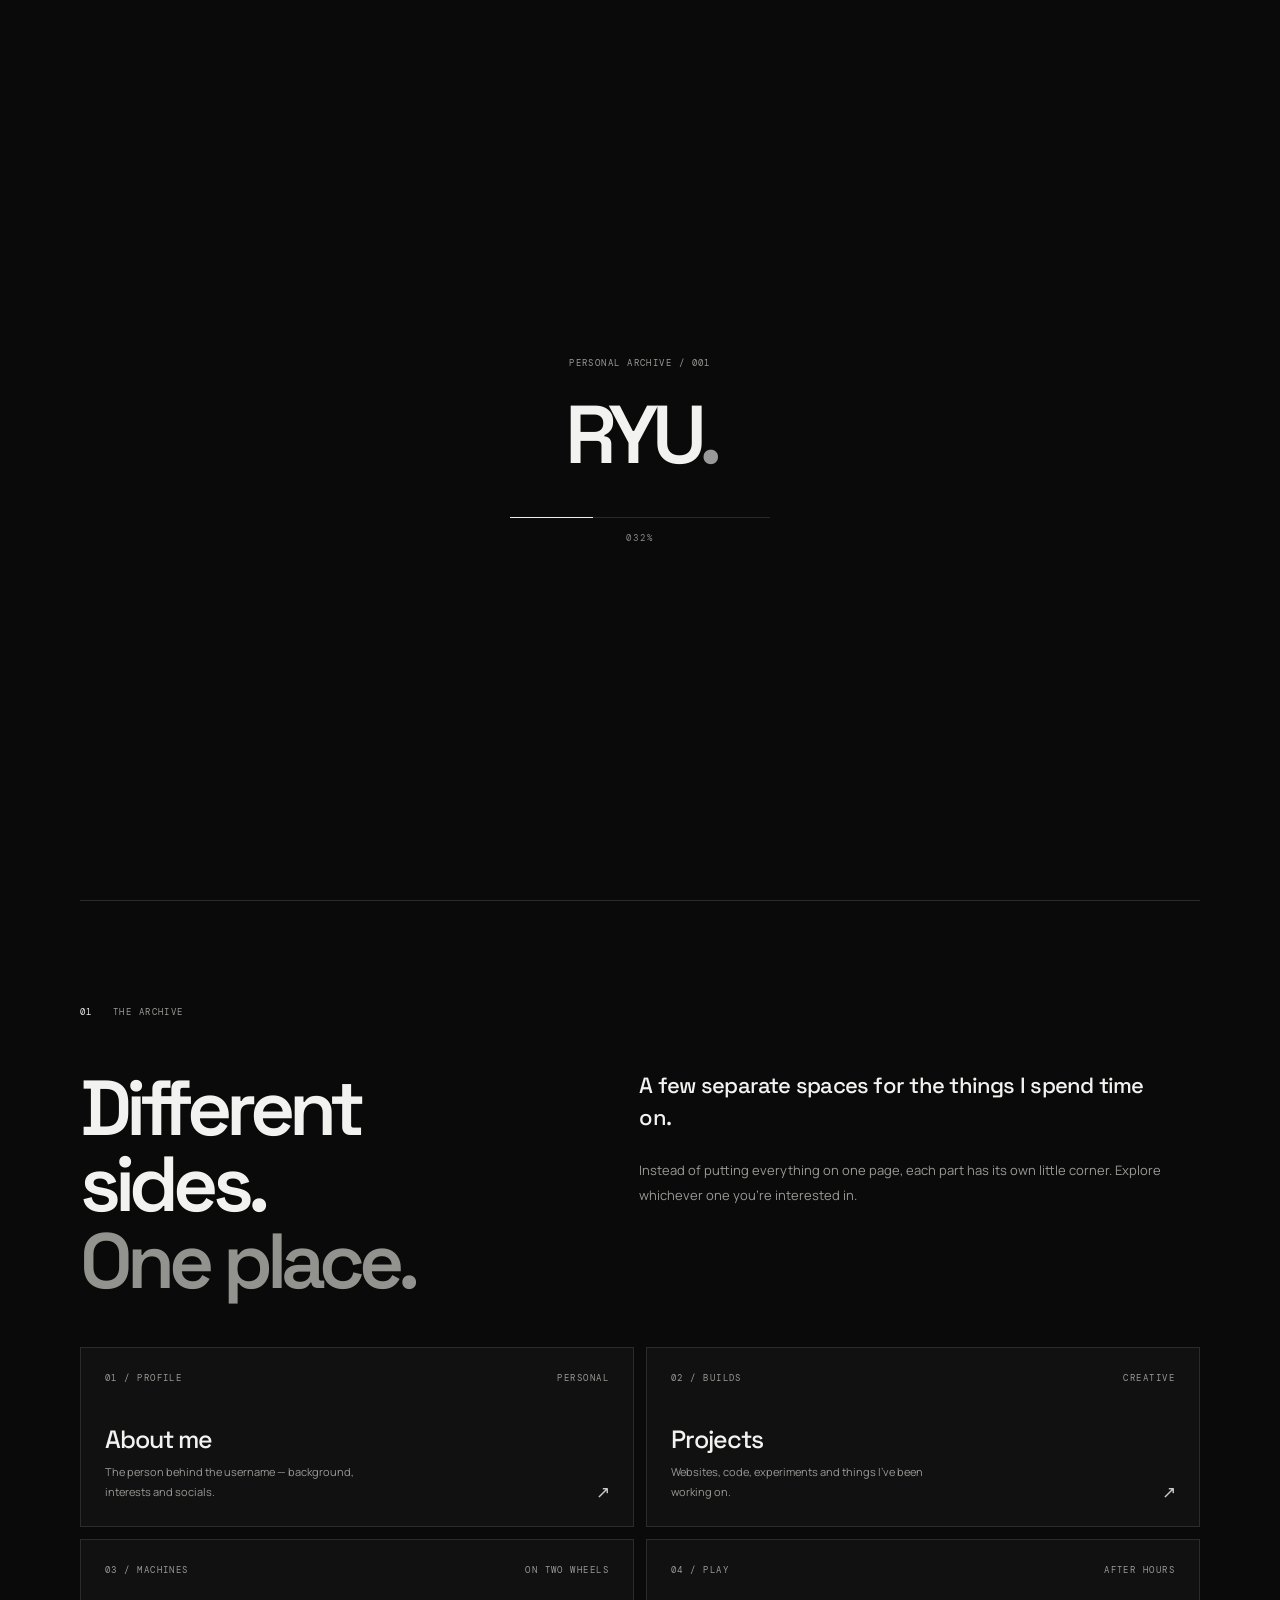
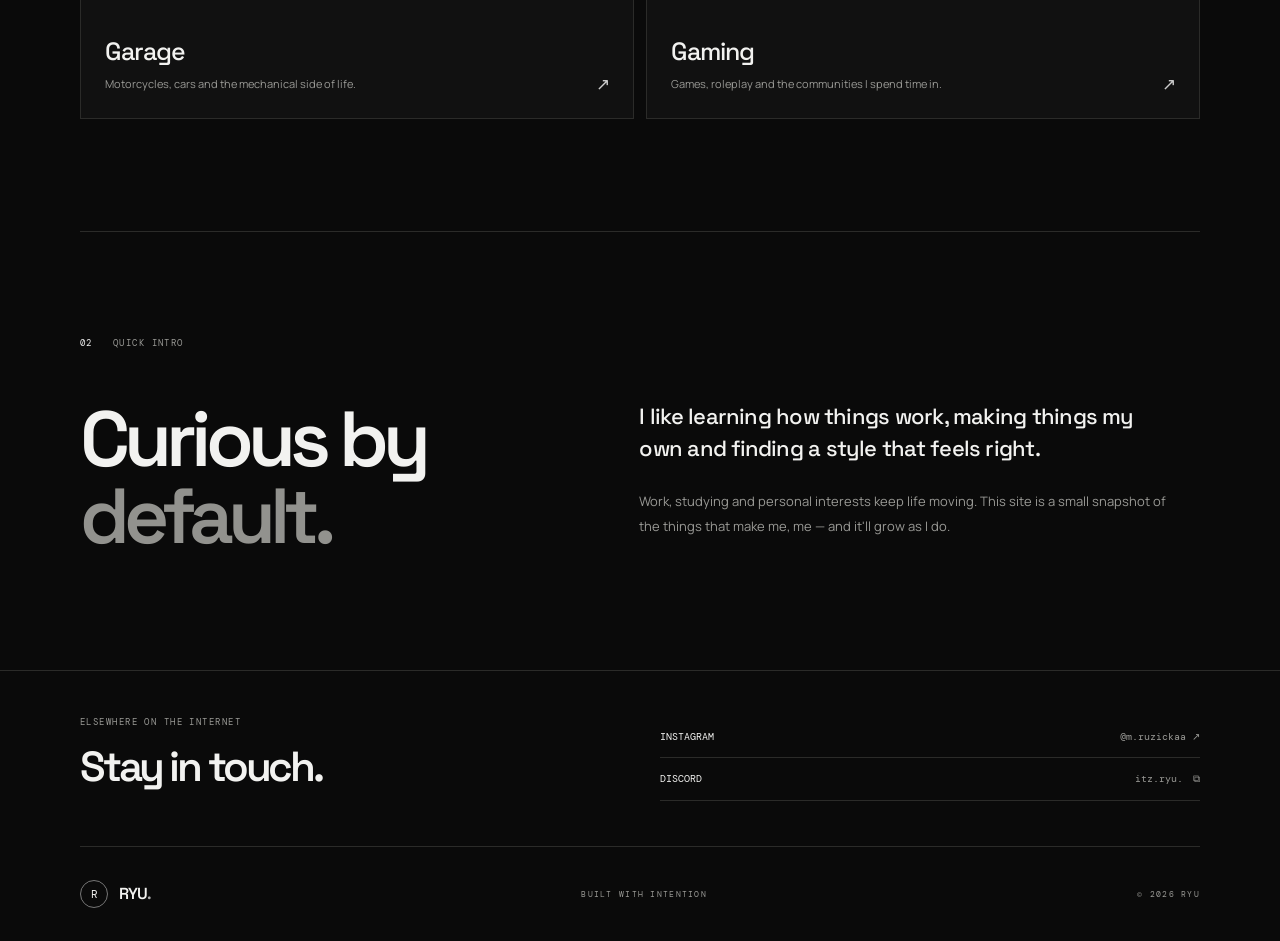
==== commit d7812a74: "Smooth custom cursor with transform animation" ====
--- a/index.html
+++ b/index.html
@@ -52,8 +52,8 @@
 .social-links a:hover { padding-left: 8px; }
 .scroll-cue span { animation: ryu-scroll-pulse 1.8s ease-in-out infinite; }
 @keyframes ryu-scroll-pulse { 0%,100% { transform: scaleX(.65); opacity: .5; transform-origin: left; } 50% { transform: scaleX(1); opacity: 1; transform-origin: left; } }
-#ryu-cursor-ring, #ryu-cursor-dot { position: fixed; left: 0; top: 0; z-index: 1200; pointer-events: none; opacity: 0; transform: translate(-50%,-50%); }
-#ryu-cursor-ring { width: 27px; height: 27px; border: 1px solid rgba(245,245,245,.72); border-radius: 50%; transition: width .22s ease, height .22s ease, border-color .22s ease, background .22s ease, opacity .2s ease, left .1s ease-out, top .1s ease-out; }
+#ryu-cursor-ring, #ryu-cursor-dot { position: fixed; left: 0; top: 0; z-index: 1200; pointer-events: none; opacity: 0; transform: translate3d(-100px,-100px,0) translate(-50%,-50%); will-change: transform; }
+#ryu-cursor-ring { width: 27px; height: 27px; border: 1px solid rgba(245,245,245,.72); border-radius: 50%; transition: width .22s ease, height .22s ease, border-color .22s ease, background .22s ease, opacity .2s ease; }
 #ryu-cursor-dot { width: 4px; height: 4px; border-radius: 50%; background: #f5f5f5; transition: opacity .2s ease; }
 body.ryu-cursor-active #ryu-cursor-ring, body.ryu-cursor-active #ryu-cursor-dot { opacity: 1; }
 body.ryu-cursor-hover #ryu-cursor-ring { width: 43px; height: 43px; border-color: rgba(245,245,245,.95); background: rgba(245,245,245,.035); }
@@ -140,15 +140,41 @@
     dot.setAttribute("aria-hidden", "true");
     body.appendChild(ring);
     body.appendChild(dot);
+    var pointerX = 0, pointerY = 0, ringX = 0, ringY = 0;
+    var cursorFrame = 0, hasPointer = false;
+    function renderCursor() {
+      var dx = pointerX - ringX, dy = pointerY - ringY;
+      ringX += dx * 0.24;
+      ringY += dy * 0.24;
+      ring.style.transform = "translate3d(" + ringX.toFixed(2) + "px," + ringY.toFixed(2) + "px,0) translate(-50%,-50%)";
+      if (Math.abs(dx) > 0.12 || Math.abs(dy) > 0.12) {
+        cursorFrame = window.requestAnimationFrame(renderCursor);
+      } else {
+        ringX = pointerX;
+        ringY = pointerY;
+        ring.style.transform = "translate3d(" + ringX.toFixed(2) + "px," + ringY.toFixed(2) + "px,0) translate(-50%,-50%)";
+        cursorFrame = 0;
+      }
+    }
     body.addEventListener("pointermove", function (event) {
-      ring.style.left = event.clientX + "px";
-      ring.style.top = event.clientY + "px";
-      dot.style.left = event.clientX + "px";
-      dot.style.top = event.clientY + "px";
+      pointerX = event.clientX;
+      pointerY = event.clientY;
+      if (!hasPointer) {
+        ringX = pointerX;
+        ringY = pointerY;
+        hasPointer = true;
+      }
+      dot.style.transform = "translate3d(" + pointerX + "px," + pointerY + "px,0) translate(-50%,-50%)";
       body.classList.add("ryu-cursor-active");
+      if (!cursorFrame) cursorFrame = window.requestAnimationFrame(renderCursor);
     }, { passive: true });
     body.addEventListener("pointerleave", function () {
       body.classList.remove("ryu-cursor-active", "ryu-cursor-hover");
+      hasPointer = false;
+      if (cursorFrame) {
+        window.cancelAnimationFrame(cursorFrame);
+        cursorFrame = 0;
+      }
     });
     body.addEventListener("pointerover", function (event) {
       if (event.target.closest("a, button, .tile, .info-card")) body.classList.add("ryu-cursor-hover");
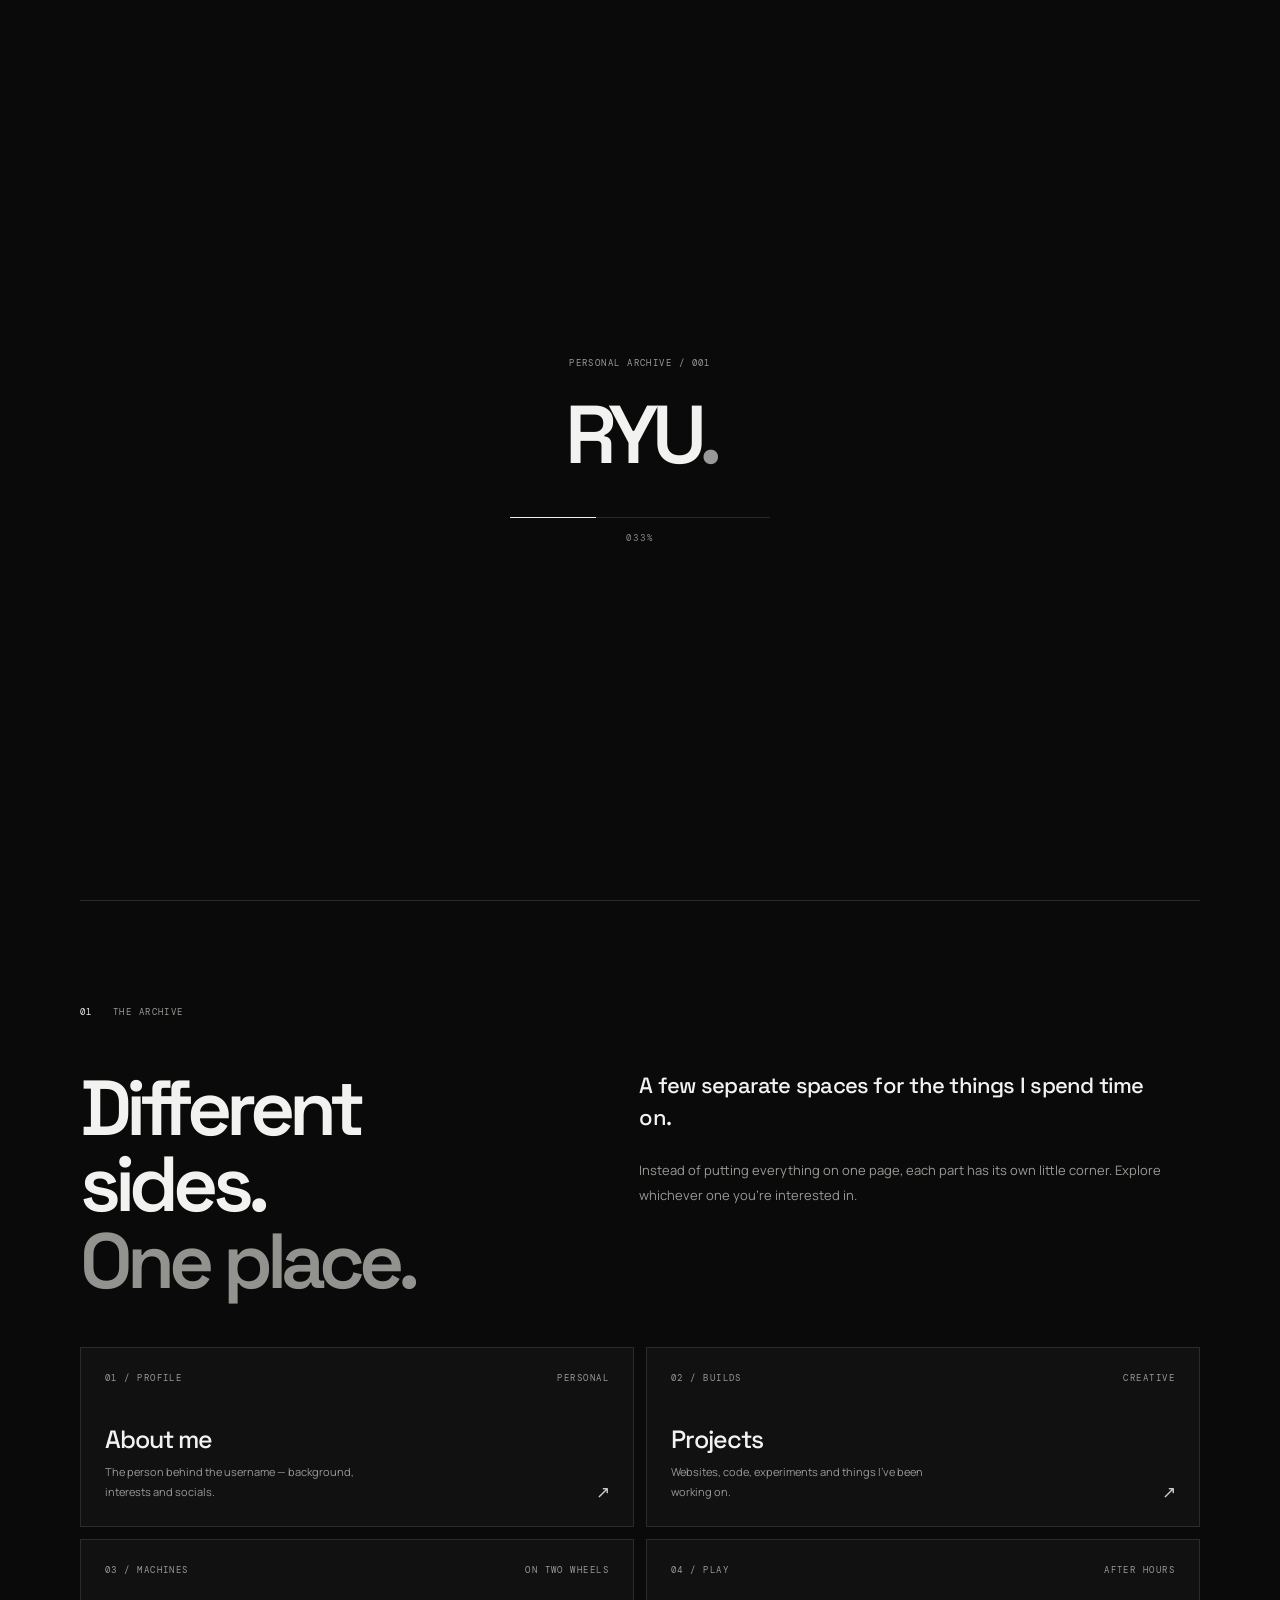
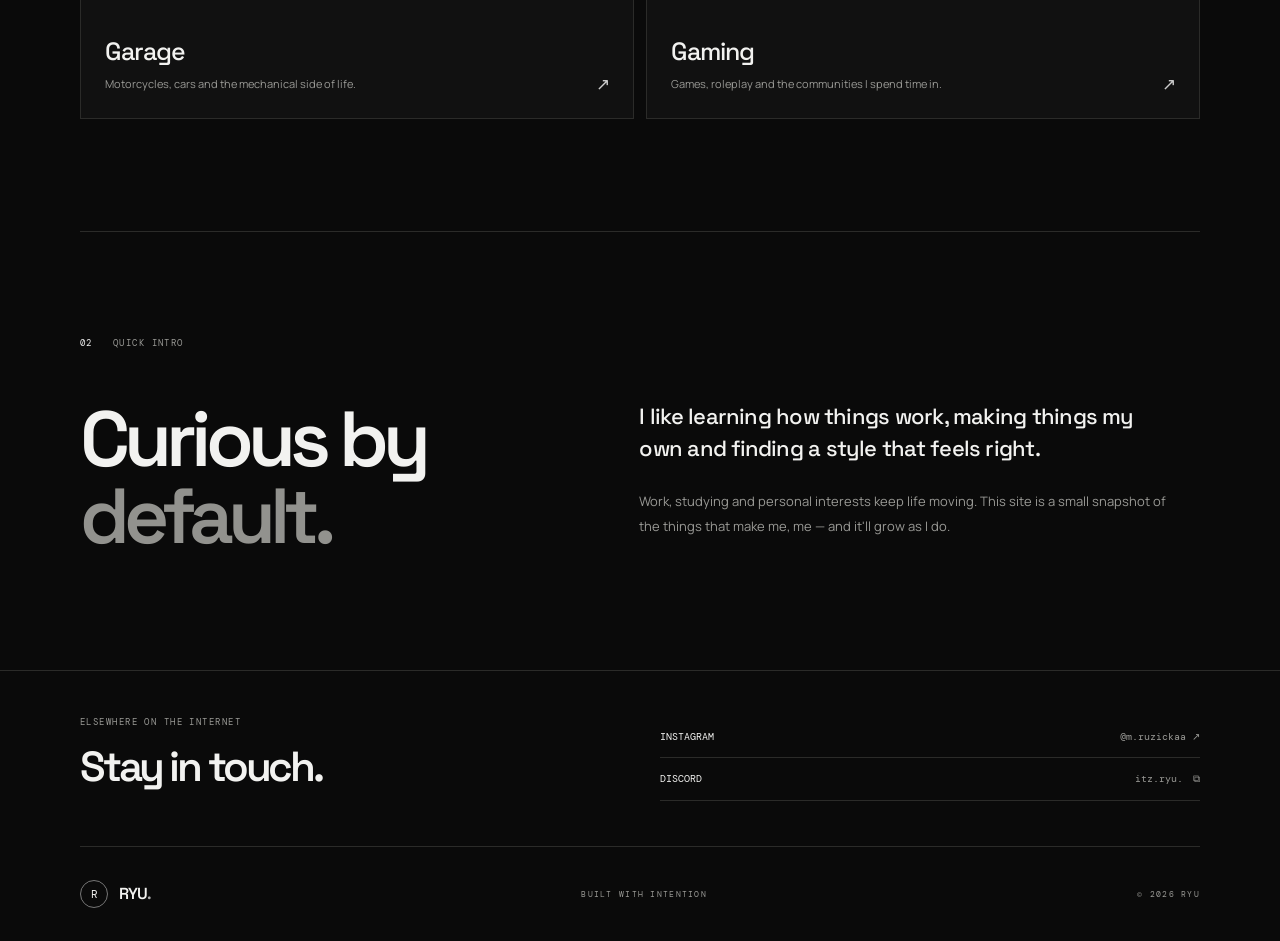
==== commit e36b0a67: "Remove custom cursor and restore native pointer" ====
--- a/index.html
+++ b/index.html
@@ -52,16 +52,7 @@
 .social-links a:hover { padding-left: 8px; }
 .scroll-cue span { animation: ryu-scroll-pulse 1.8s ease-in-out infinite; }
 @keyframes ryu-scroll-pulse { 0%,100% { transform: scaleX(.65); opacity: .5; transform-origin: left; } 50% { transform: scaleX(1); opacity: 1; transform-origin: left; } }
-#ryu-cursor-ring, #ryu-cursor-dot { position: fixed; left: 0; top: 0; z-index: 1200; pointer-events: none; opacity: 0; transform: translate3d(-100px,-100px,0) translate(-50%,-50%); will-change: transform; }
-#ryu-cursor-ring { width: 27px; height: 27px; border: 1px solid rgba(245,245,245,.72); border-radius: 50%; transition: width .22s ease, height .22s ease, border-color .22s ease, background .22s ease, opacity .2s ease; }
-#ryu-cursor-dot { width: 4px; height: 4px; border-radius: 50%; background: #f5f5f5; transition: opacity .2s ease; }
-body.ryu-cursor-active #ryu-cursor-ring, body.ryu-cursor-active #ryu-cursor-dot { opacity: 1; }
-body.ryu-cursor-hover #ryu-cursor-ring { width: 43px; height: 43px; border-color: rgba(245,245,245,.95); background: rgba(245,245,245,.035); }
-@media (hover:hover) and (pointer:fine) {
-  body.ryu-cursor-active, body.ryu-cursor-active a, body.ryu-cursor-active button { cursor: none !important; }
-}
 @media (hover:none), (pointer:coarse) {
-  #ryu-cursor-ring, #ryu-cursor-dot { display: none !important; }
   .tiles .tile:hover { transform: translateY(-2px); }
 }
 @media (prefers-reduced-motion:reduce) {
@@ -69,7 +60,6 @@
   ::view-transition-old(root), ::view-transition-new(root) { animation: none !important; }
   .scroll-cue span { animation: none !important; }
   body.motion-ready .motion-reveal { opacity: 1 !important; transform: none !important; filter: none !important; transition: none !important; }
-  #ryu-cursor-ring, #ryu-cursor-dot { display: none !important; }
 }
 
 </style></head><body><div id="loader"><p class="eyebrow">PERSONAL ARCHIVE / 001</p><div class="loader-name">RYU<span style="color:#999">.</span></div><div class="loader-line"><div class="loader-progress" id="loader-progress"></div></div><div class="loader-pct" id="loader-pct">000%</div></div><header class="site-header"><a class="brand" href="https://itz-ryuu.github.io/abt-me/"><span class="brand-mark">R</span><span>RYU<span class="brand-dot">.</span></span></a><nav class="nav"><a href="https://itz-ryuu.github.io/abt-me/" class="active">HOME</a><a href="https://itz-ryuu.github.io/ryu-about/">ABOUT</a><a href="https://itz-ryuu.github.io/ryu-projects/">PROJECTS</a><a href="https://itz-ryuu.github.io/ryu-garage/">GARAGE</a><a href="https://itz-ryuu.github.io/ryu-gaming/">GAMING</a></nav></header><main>
@@ -130,62 +120,8 @@
     });
   }
 
-  // Small cursor ring on desktops only; native touch behavior remains untouched.
+  // Keep lightweight button and card interactions; use the native system cursor.
   if (!reducedMotion && finePointer) {
-    var ring = document.createElement("div");
-    ring.id = "ryu-cursor-ring";
-    var dot = document.createElement("div");
-    dot.id = "ryu-cursor-dot";
-    ring.setAttribute("aria-hidden", "true");
-    dot.setAttribute("aria-hidden", "true");
-    body.appendChild(ring);
-    body.appendChild(dot);
-    var pointerX = 0, pointerY = 0, ringX = 0, ringY = 0;
-    var cursorFrame = 0, hasPointer = false;
-    function renderCursor() {
-      var dx = pointerX - ringX, dy = pointerY - ringY;
-      ringX += dx * 0.24;
-      ringY += dy * 0.24;
-      ring.style.transform = "translate3d(" + ringX.toFixed(2) + "px," + ringY.toFixed(2) + "px,0) translate(-50%,-50%)";
-      if (Math.abs(dx) > 0.12 || Math.abs(dy) > 0.12) {
-        cursorFrame = window.requestAnimationFrame(renderCursor);
-      } else {
-        ringX = pointerX;
-        ringY = pointerY;
-        ring.style.transform = "translate3d(" + ringX.toFixed(2) + "px," + ringY.toFixed(2) + "px,0) translate(-50%,-50%)";
-        cursorFrame = 0;
-      }
-    }
-    body.addEventListener("pointermove", function (event) {
-      pointerX = event.clientX;
-      pointerY = event.clientY;
-      if (!hasPointer) {
-        ringX = pointerX;
-        ringY = pointerY;
-        hasPointer = true;
-      }
-      dot.style.transform = "translate3d(" + pointerX + "px," + pointerY + "px,0) translate(-50%,-50%)";
-      body.classList.add("ryu-cursor-active");
-      if (!cursorFrame) cursorFrame = window.requestAnimationFrame(renderCursor);
-    }, { passive: true });
-    body.addEventListener("pointerleave", function () {
-      body.classList.remove("ryu-cursor-active", "ryu-cursor-hover");
-      hasPointer = false;
-      if (cursorFrame) {
-        window.cancelAnimationFrame(cursorFrame);
-        cursorFrame = 0;
-      }
-    });
-    body.addEventListener("pointerover", function (event) {
-      if (event.target.closest("a, button, .tile, .info-card")) body.classList.add("ryu-cursor-hover");
-    });
-    body.addEventListener("pointerout", function (event) {
-      if (event.target.closest("a, button, .tile, .info-card")) {
-        var next = event.relatedTarget;
-        if (!next || !next.closest("a, button, .tile, .info-card")) body.classList.remove("ryu-cursor-hover");
-      }
-    });
-
     // Restrained magnetic movement for main action buttons.
     document.querySelectorAll(".button, .social-links button").forEach(function (element) {
       element.addEventListener("pointermove", function (event) {
